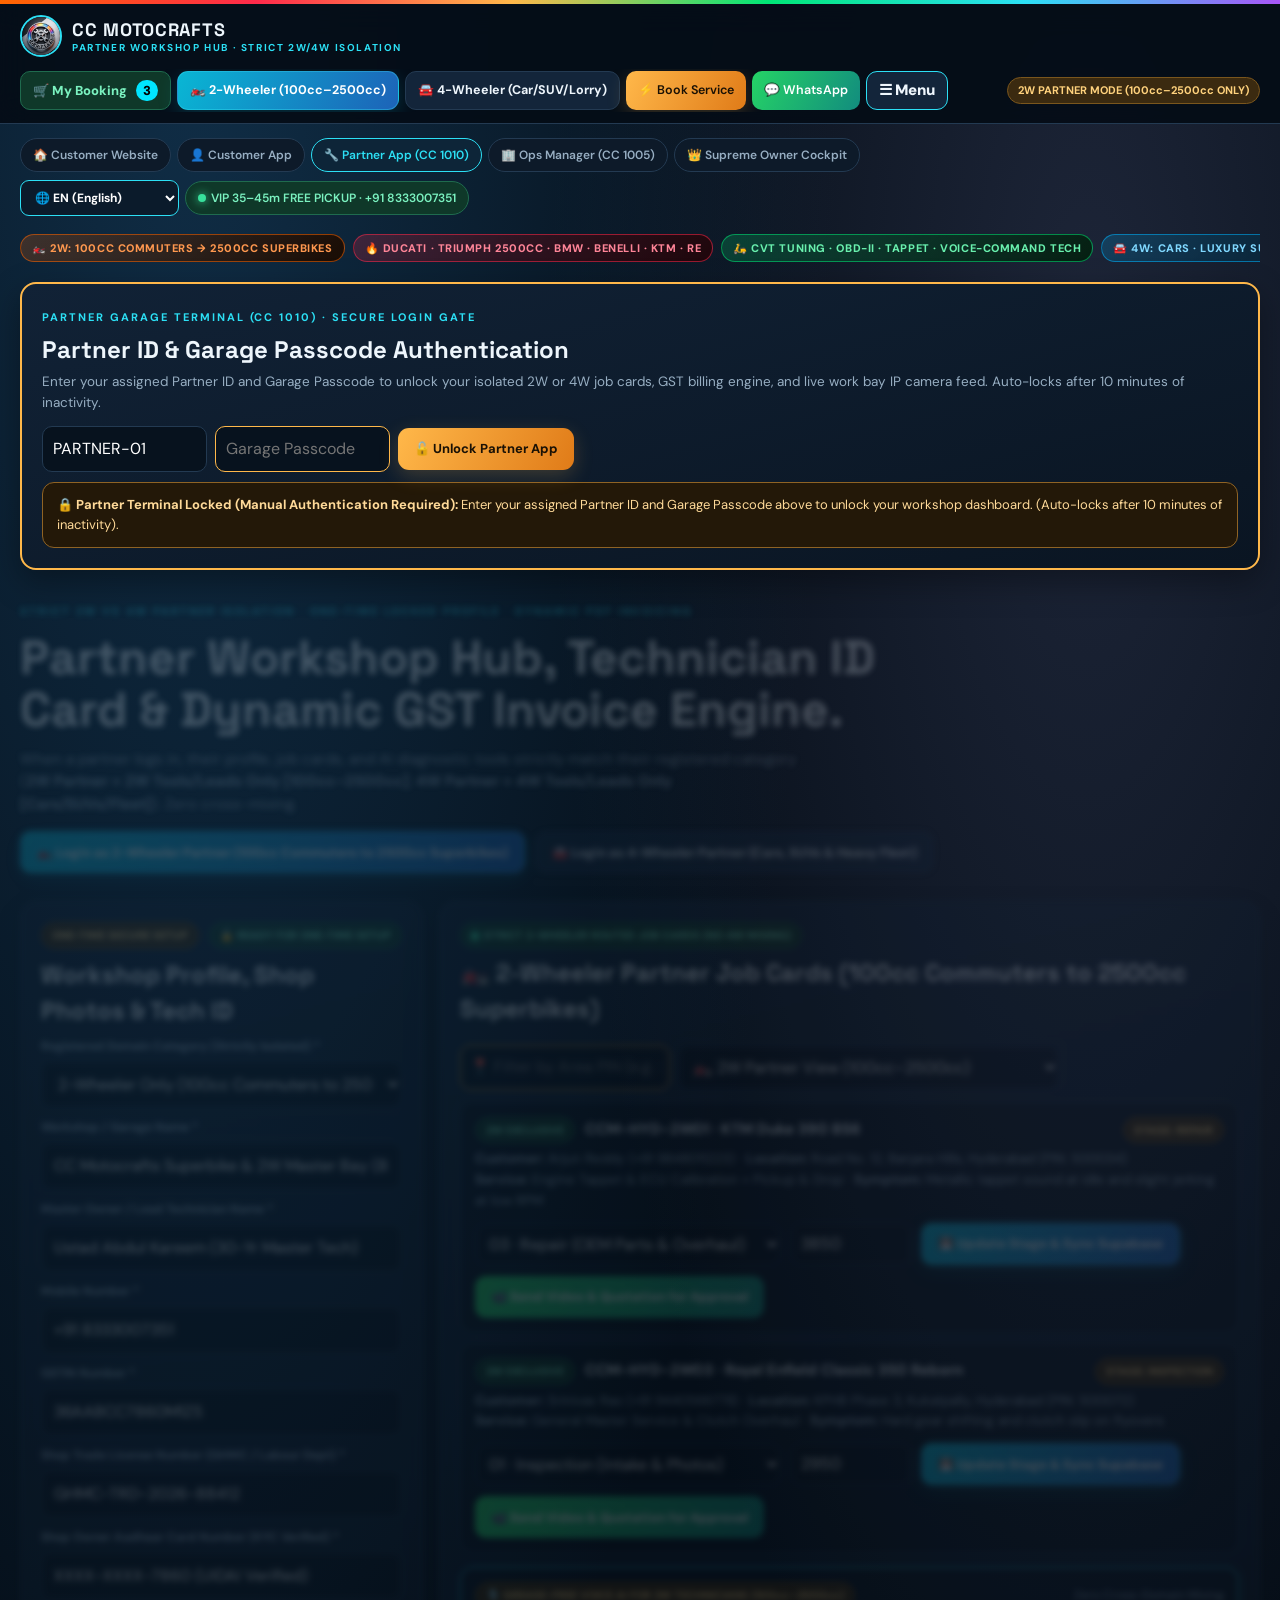
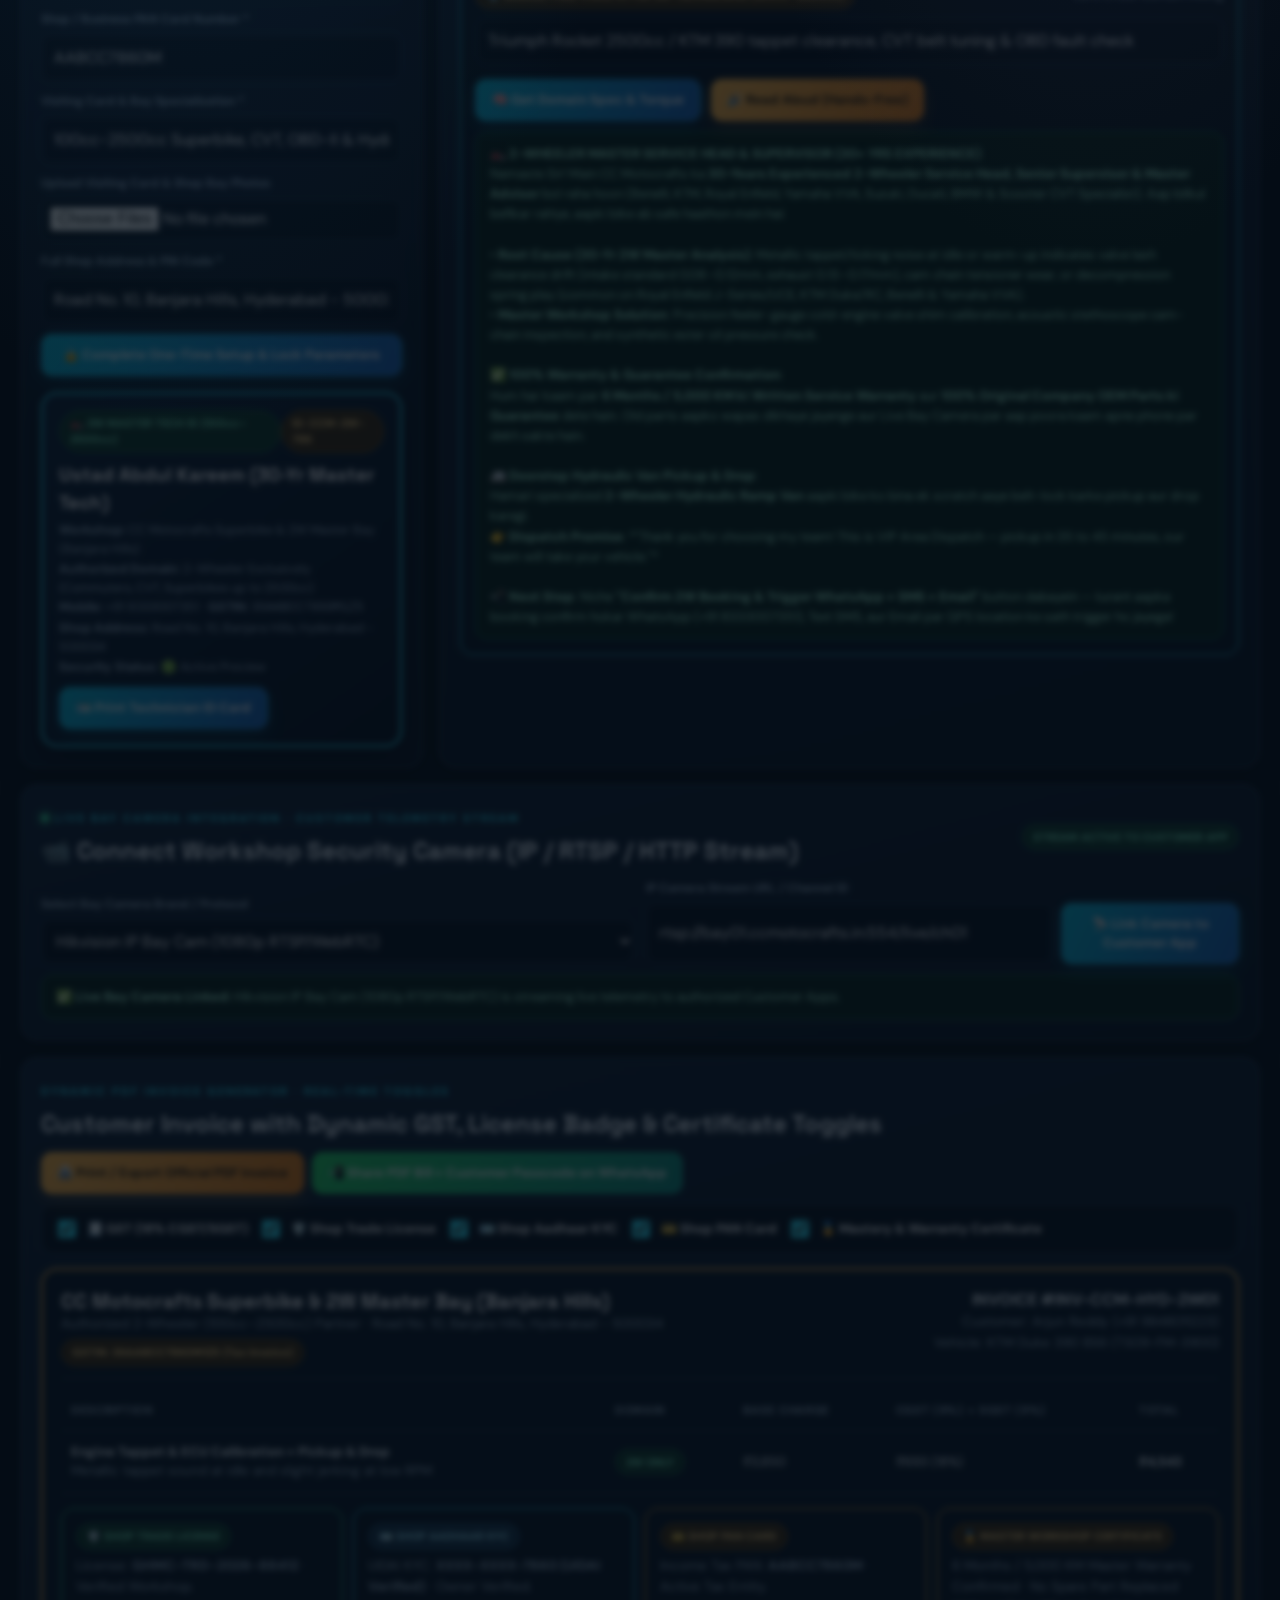
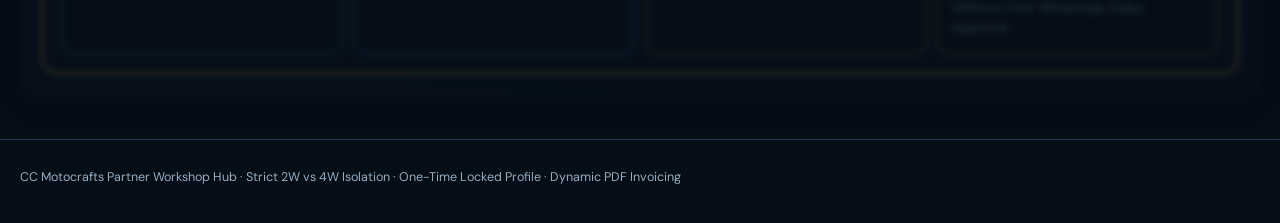
==== garage.html @ a6471f12 "partner" ====
<!doctype html>
<html lang="en">
<head>
  <meta charset="utf-8">
  <meta name="viewport" content="width=device-width,initial-scale=1,viewport-fit=cover">
  <meta name="theme-color" content="#050d16">
  <link rel="manifest" href="manifest-partner.json">
  <link rel="icon" href="icon-192.png">
  <link rel="stylesheet" href="app.css">
  <title>CC Motocrafts | Partner Workshop Hub, Tech ID & Dynamic PDF Invoicing</title>
</head>
<body>
<header class="top">
  <div class="wrap top-inner">
    <a class="brand" href="index.html">
      <img src="cc-logo-3d.png" onerror="this.onerror=null;this.src='icon-192.png'" alt="CC Motocrafts Logo" style="width:42px;height:42px;border-radius:50%;object-fit:cover;border:2px solid var(--cyan)">
      <div>CC MOTOCRAFTS<small data-i18n-tagline>PARTNER WORKSHOP HUB · STRICT 2W/4W ISOLATION</small></div>
    </a>
    <nav id="nav" class="nav"></nav>
    <span class="pill gold" id="partner-domain-pill">2W PARTNER MODE (100cc–2500cc)</span>
  </div>
</header>

<div class="wrap">
  <div id="switcher" class="switcher"></div>
  
  <div class="brand-ribbon">
    <span class="brand-chip ktm">🏍️ 2W: 100cc Commuters → 2500cc Superbikes</span>
    <span class="brand-chip ducati">🔥 Ducati · Triumph 2500cc · BMW · Benelli · KTM · RE</span>
    <span class="brand-chip kawasaki">🛵 CVT Tuning · OBD-II · Tappet · Voice-Command Tech</span>
    <span class="brand-chip bmw">🚘 4W: Cars · Luxury SUVs · Heavy Fleet</span>
    <span class="brand-chip triumph">❄️ AC Overhaul · 3D Alignment · Auto Gearbox</span>
    <span class="brand-chip fleet">🚛 Hydraulic Flatbed Ramp · Urban Home & Parking</span>
  </div>



  <!-- SECURE PARTNER LOGIN GATE (CC 1010) & REMOTE KILL-SWITCH CHECK -->
  <section class="card full" style="margin-top:12px;border:2px solid var(--gold)">
    <div style="display:flex;justify-content:space-between;align-items:center;flex-wrap:wrap;gap:12px">
      <div>
        <span class="eyebrow">PARTNER GARAGE TERMINAL (CC 1010) · SECURE LOGIN GATE</span>
        <h2 style="margin:4px 0">Partner ID & Garage Passcode Authentication</h2>
        <p class="muted" style="margin:0">Enter your assigned Partner ID and Garage Passcode to unlock your isolated 2W or 4W job cards, GST billing engine, and live work bay IP camera feed. Auto-locks after 10 minutes of inactivity.</p>
      </div>
      <div style="display:flex;gap:8px;align-items:center;flex-wrap:wrap">
        <input id="partner-id-input" placeholder="Partner ID (e.g. PARTNER-01)" value="PARTNER-01" style="background:#07121e;color:#fff;border:1px solid var(--line);border-radius:10px;padding:10px;width:165px">
        <input id="partner-passcode" type="password" value="" placeholder="Garage Passcode" style="background:#07121e;color:#fff;border:1px solid var(--gold);border-radius:10px;padding:10px;width:175px">
        <button type="button" class="gold" id="btn-partner-unlock">🔓 Unlock Partner App</button>
        <button type="button" class="danger" id="btn-partner-lock" style="display:none">🔒 Lock Terminal</button>
      </div>
    </div>
    <div id="partner-lock-banner" style="margin-top:10px"></div>
  </section>

  <div id="partner-protected-workspace" style="opacity:0.25;pointer-events:none;filter:blur(3px);transition:all 0.25s ease">

  <section class="hero" style="padding-bottom:10px">
    <div class="eyebrow">STRICT 2W vs 4W PARTNER ISOLATION · ONE-TIME LOCKED PROFILE · DYNAMIC PDF INVOICING</div>
    <h1>Partner Workshop Hub, Technician ID Card & Dynamic GST Invoice Engine.</h1>
    <p>When a partner logs in, their profile, job cards, and AI diagnostic tools strictly match their registered category (<strong>2W Partner = 2W Tools/Leads Only [100cc–2500cc]</strong>; <strong>4W Partner = 4W Tools/Leads Only [Cars/SUVs/Fleet]</strong>). Zero cross-mixing.</p>
    <div class="actions">
      <button type="button" id="partner-mode-2w" class="primary">🏍️ Login as 2-Wheeler Partner (100cc Commuters to 2500cc Superbikes)</button>
      <button type="button" id="partner-mode-4w">🚘 Login as 4-Wheeler Partner (Cars, SUVs & Heavy Fleet)</button>
    </div>
  </section>

  <div class="grid">
    <!-- Left: One-Time Secure Profile Setup (Locks after saving) + Technician ID Card Generator -->
    <section class="card">
      <div style="display:flex;justify-content:space-between;align-items:center;gap:8px;margin-bottom:8px">
        <span class="pill gold">ONE-TIME SECURE SETUP</span>
        <span class="pill green" id="profile-lock-badge">🔓 READY FOR ONE-TIME SETUP</span>
      </div>
      <h2>Workshop Profile, Shop Photos & Tech ID</h2>
      <form id="partner-setup-form" class="list">
        <div class="field">
          <label>Registered Domain Category (Strictly Isolated) *</label>
          <select id="p-scope" required>
            <option value="2w">2-Wheeler Only (100cc Commuters to 2500cc Superbikes)</option>
            <option value="4w">4-Wheeler Only (Cars, SUVs & Heavy Fleet)</option>
          </select>
        </div>
        <div class="field">
          <label>Workshop / Garage Name *</label>
          <input id="p-garage" required value="CC Motocrafts Master Superbike & 2W Bay">
        </div>
        <div class="field">
          <label>Master Owner / Lead Technician Name *</label>
          <input id="p-owner" required value="Ustad Abdul Kareem (30-Yr Master Tech)">
        </div>
        <div class="field">
          <label>Mobile Number *</label>
          <input id="p-phone" required value="+91 8333007351">
        </div>
        <div class="field">
          <label>GSTIN Number *</label>
          <input id="p-gst" required value="36AABCC7860M1Z5">
        </div>
        <div class="field">
          <label>Shop Trade License Number (GHMC / Labour Dept) *</label>
          <input id="p-lic" required value="GHMC-TRD-2026-88412">
        </div>
        <div class="field">
          <label>Shop Owner Aadhaar Card Number (KYC Verified) *</label>
          <input id="p-aadhaar" required value="XXXX-XXXX-7860 (UIDAI Verified)">
        </div>
        <div class="field">
          <label>Shop / Business PAN Card Number *</label>
          <input id="p-pan" required value="AABCC7860M">
        </div>
        <div class="field">
          <label>Visiting Card & Bay Specialization *</label>
          <input id="p-card" required value="100cc-2500cc Superbike, CVT, OBD-II & Hydraulic Ramp">
        </div>
        <div class="field">
          <label>Upload Visiting Card & Shop Bay Photos</label>
          <input type="file" id="p-card-file" accept="image/*" multiple style="padding:8px">
        </div>
        <div class="field">
          <label>Full Shop Address & PIN Code *</label>
          <input id="p-addr" required value="Road No. 10, Banjara Hills, Hyderabad - 500034">
        </div>
        <button class="primary" type="submit" id="btn-save-partner-profile">🔒 Complete One-Time Setup & Lock Parameters</button>
      </form>
      <div id="partner-setup-notice" class="notice" style="display:none"></div>

      <!-- Instant Technician ID Card Generator -->
      <div class="tech-id-card" style="margin-top:16px" id="tech-id-card-box"></div>
    </section>

    <!-- Right: Strictly Isolated Job Cards + Hands-Free Partner AI Tool -->
    <section class="card wide">
      <div style="display:flex;justify-content:space-between;align-items:center;flex-wrap:wrap;gap:10px;margin-bottom:12px">
        <div>
          <span class="pill green" id="routed-domain-badge"><span class="live-dot"></span> STRICT 2-WHEELER ROUTED JOB CARDS</span>
          <h2 id="routed-jobs-heading" style="margin-top:6px">2-Wheeler Partner Job Cards & Hands-Free Voice AI</h2>
        </div>
        <div style="display:flex;gap:8px;flex-wrap:wrap">
          <input id="partner-pincode-filter" placeholder="📍 Filter by Area PIN (e.g. 500034 / All)" value="" style="background:#07121e;color:#fff;border:1px solid var(--gold);border-radius:10px;padding:9px;width:210px" oninput="renderPartnerJobs()">
          <select id="active-partner-filter" style="background:#07121e;color:#fff;border:1px solid var(--line);border-radius:10px;padding:10px">
            <option value="2w">🏍️ 2W Partner View (100cc–2500cc)</option>
            <option value="4w">🚘 4W Partner View (Cars/SUVs/Fleet)</option>
            <option value="all">🌐 All Active Verticals (2W/4W/New Verticals)</option>
          </select>
        </div>
      </div>
      <div id="partner-jobs-list" class="list"></div>

      <!-- Partner Domain-Specific Hands-Free Voice AI Helper -->
      <div class="item" style="margin-top:14px;border-color:var(--cyan)">
        <div style="display:flex;justify-content:space-between;align-items:center;flex-wrap:wrap;gap:8px">
          <span class="pill gold" id="partner-ai-pill">🎙️ GREASE-FREE VOICE AI FOR 2W TECHNICIANS (100cc–2500cc)</span>
          <span class="muted" style="font-size:12px">Zero Cross-Domain Mixing</span>
        </div>
        <div class="field" style="margin-top:8px">
          <input id="partner-ai-q" value="Triumph Rocket 2500cc / KTM 390 tappet clearance & OBD P0301 coil check" placeholder="Speak or type fault code / symptom…">
        </div>
        <div class="actions">
          <button type="button" class="primary" id="btn-partner-ai-run">🧠 Get Domain Spec & Torque</button>
          <button type="button" class="gold" id="btn-partner-ai-speak">🔊 Read Aloud (Hands-Free)</button>
        </div>
        <div id="partner-ai-out" class="notice good" style="margin-top:10px"></div>
      </div>
    </section>

    
    <!-- Live Bay Camera Integration (Compatible IP / RTSP / WebRTC Streams) -->
    <section class="card full" id="partner-camera-section">
      <div style="display:flex;justify-content:space-between;align-items:center;flex-wrap:wrap;gap:10px;margin-bottom:10px">
        <div>
          <span class="eyebrow"><span class="live-dot"></span> LIVE BAY CAMERA INTEGRATION · CUSTOMER TELEMETRY STREAM</span>
          <h2 style="margin:4px 0 0">📹 Connect Workshop Security Camera (IP / RTSP / HTTP Stream)</h2>
        </div>
        <span class="pill green" id="cam-stream-badge">STREAM ACTIVE TO CUSTOMER APP</span>
      </div>
      <div class="form-grid" style="align-items:end">
        <div class="field">
          <label>Select Bay Camera Brand / Protocol</label>
          <select id="cam-brand-sel" style="background:#07121e;color:#fff;border:1px solid var(--line);border-radius:10px;padding:10px">
            <option value="Hikvision IP Bay Cam (1080p RTSP/WebRTC)">Hikvision IP Bay Cam (1080p RTSP/WebRTC)</option>
            <option value="CP Plus Guard+ Workshop Dome Cam">CP Plus Guard+ Workshop Dome Cam</option>
            <option value="Dahua Industrial Bay Stream">Dahua Industrial Bay Stream</option>
            <option value="Mobile / Tablet Live Bay Camera Feed">Mobile / Tablet Live Bay Camera Feed</option>
          </select>
        </div>
        <div class="field">
          <label>IP Camera Stream URL / Channel ID</label>
          <div style="display:flex;gap:8px">
            <input id="cam-stream-url" value="rtsp://bay01.ccmotocrafts.in:554/live/ch01" placeholder="rtsp:// or https:// stream URL">
            <button type="button" class="primary" id="btn-sync-cam">📡 Link Camera to Customer App</button>
          </div>
        </div>
      </div>
      <div id="cam-sync-notice" class="notice good" style="margin-top:10px">
        ✅ <strong>Live Bay Camera Linked:</strong> Hikvision IP Bay Cam (1080p RTSP/WebRTC) is streaming live telemetry to authorized Customer Apps.
      </div>
    </section>

    <!-- Full-Width: Dynamic PDF Invoice Generator with GST, License & Certificate Toggles -->
    <section class="card full" id="dynamic-invoice-section">
      <div style="display:flex;justify-content:space-between;align-items:center;flex-wrap:wrap;gap:10px;margin-bottom:10px">
        <div>
          <span class="eyebrow">DYNAMIC PDF INVOICE GENERATOR · REAL-TIME TOGGLES</span>
          <h2 style="margin:4px 0 0">Customer Invoice with Dynamic GST, License Badge & Certificate Toggles</h2>
        </div>
        <div style="display:flex;gap:8px;flex-wrap:wrap"><button type="button" class="gold" id="btn-print-invoice">🖨️ Print / Export Official PDF Invoice</button><button type="button" class="green" id="btn-wa-invoice">📲 Share PDF Bill + Customer Passcode on WhatsApp</button></div>
      </div>

      <div class="toggle-row" style="display:flex;flex-wrap:wrap;gap:10px;margin-bottom:14px">
        <label class="toggle-label">
          <input type="checkbox" id="tog-gst" checked>
          <span>🧾 GST (18% CGST/SGST)</span>
        </label>
        <label class="toggle-label">
          <input type="checkbox" id="tog-license" checked>
          <span>🛡️ Shop Trade License</span>
        </label>
        <label class="toggle-label">
          <input type="checkbox" id="tog-aadhaar" checked>
          <span>🪪 Shop Aadhaar KYC</span>
        </label>
        <label class="toggle-label">
          <input type="checkbox" id="tog-pan" checked>
          <span>💳 Shop PAN Card</span>
        </label>
        <label class="toggle-label">
          <input type="checkbox" id="tog-cert" checked>
          <span>🏅 Mastery & Warranty Certificate</span>
        </label>
      </div>

      <div class="invoice-preview" id="invoice-preview-box"></div>
    </section>
  </div>
  </div>
</div>

<footer class="footer">
  <div class="wrap">CC Motocrafts Partner Workshop Hub · Strict 2W vs 4W Isolation · One-Time Locked Profile · Dynamic PDF Invoicing</div>
</footer>

<script src="app.js"></script>
<script>
let partnerMode = '2w';

function evaluatePartnerGate() {
  const st = loadState();
  const ws = document.getElementById('partner-protected-workspace');
  const banner = document.getElementById('partner-lock-banner');
  const lockBtn = document.getElementById('btn-partner-lock');
  if (!ws || !banner) return;

  const pid = (document.getElementById('partner-id-input') ? document.getElementById('partner-id-input').value : 'PARTNER-01').trim();
  const activePartnerObj = (st.partners || []).find(p => String(p.id) === pid.replace(/[^0-9]/g, '') || p.garage_name.toLowerCase().includes(pid.toLowerCase())) || (st.partners || [])[0];
  if (st.garageTerminalStatus === 'disabled' || st.garageTerminalStatus === 'blocked' || (activePartnerObj && (activePartnerObj.status === 'temp_blocked' || activePartnerObj.status === 'perm_blocked' || activePartnerObj.lockedByOwner))) {
    ws.style.opacity = '0.15';
    ws.style.pointerEvents = 'none';
    ws.style.filter = 'blur(5px)';
    banner.innerHTML = '<div class="locked-banner"><div>🏢 <strong>COMPANY COMPLIANCE & AUDIT HOLD (CENTRAL MANAGEMENT NOTICE)</strong><br>Aapka Partner Profile / Terminal abhi Central Company Management Meeting & Compliance Verification mein hai. Is waqt Leads, AI Tools, Live Video, Job Cards aur PDF Billing temporarily paused hain. Kripya Head Office (+91 8333007351) se sampark karein.</div><span class="pill red">COMPLIANCE HOLD</span></div>';
    return;
  }

  const inp = document.getElementById('partner-passcode');
  const typed = inp ? inp.value.trim() : '';
  if (verifyPartnerKey(typed)) {
    touchSecureSession('partner');
  }

  if (!isSecureSessionValid('partner')) {
    ws.style.opacity = '0.25';
    ws.style.pointerEvents = 'none';
    ws.style.filter = 'blur(3px)';
    if (lockBtn) lockBtn.style.display = 'none';
    banner.innerHTML = '<div class="notice warn">🔒 <strong>Partner Terminal Locked (Manual Authentication Required):</strong> Enter your assigned Partner ID and Garage Passcode above to unlock your workshop dashboard. (Auto-locks after 10 minutes of inactivity).</div>';
    return;
  }

  ws.style.opacity = '1';
  ws.style.pointerEvents = 'auto';
  ws.style.filter = 'none';
  if (lockBtn) lockBtn.style.display = 'inline-flex';
  const unlockedPid = document.getElementById('partner-id-input').value || 'PARTNER-01';
  banner.innerHTML = '<div class="notice good">✅ <strong>Partner Terminal Unlocked (' + unlockedPid + ') · 10-Min Auto-Destruct Timer Active.</strong></div>';
}

let profileLocked = false;

function renderTechIdCard() {
  const garage = document.getElementById('p-garage').value || 'CC Motocrafts Master Bay';
  const owner = document.getElementById('p-owner').value || 'Master Technician';
  const phone = document.getElementById('p-phone').value || '+91 8333007351';
  const gst = document.getElementById('p-gst').value || '36AABCC7860M1Z5';
  const addr = document.getElementById('p-addr').value || 'Hyderabad';
  const is2W = partnerMode === '2w';

  document.getElementById('tech-id-card-box').innerHTML = `
    <div style="display:flex;justify-content:space-between;align-items:center;margin-bottom:8px">
      <span class="pill ${is2W ? 'green' : ''}">${is2W ? '🏍️ 2W MASTER TECH ID (100cc–2500cc)' : '🚘 4W MASTER TECH ID (CARS/FLEET)'}</span>
      <span class="pill gold">ID: CCM-${partnerMode.toUpperCase()}-786</span>
    </div>
    <h3 style="margin:4px 0;color:#fff">${owner}</h3>
    <div class="muted" style="font-size:12.5px">
      <strong>Workshop:</strong> ${garage}<br>
      <strong>Authorized Domain:</strong> ${is2W ? '2-Wheeler Exclusively (Commuters, CVT, Superbikes up to 2500cc)' : '4-Wheeler Exclusively (Cars, SUVs, Heavy Fleet, 3D Alignment)'}<br>
      <strong>Mobile:</strong> ${phone} · <strong>GSTIN:</strong> <code>${gst}</code><br>
      <strong>Shop Address:</strong> ${addr}<br>
      <strong>Security Status:</strong> ${profileLocked ? '🔒 One-Time Profile Locked (Anti-Fraud Verified)' : '🟢 Active Preview'}
    </div>
    <div class="actions" style="margin-top:10px">
      <button type="button" class="btn primary" onclick="window.print()">🪪 Print Technician ID Card</button>
    </div>
  `;
}

function renderDynamicInvoice() {
  const st = loadState();
  const jobs = st.bookings.filter(b => b.vehicle_type === partnerMode);
  const job = jobs[0] || st.bookings[0];
  const showGst = document.getElementById('tog-gst').checked;
  const showLic = document.getElementById('tog-license').checked;
  const showCert = document.getElementById('tog-cert').checked;

  const baseAmt = Number(job.estimate) || 3500;
  const gstAmt = showGst ? Math.round(baseAmt * 0.18) : 0;
  const finalAmt = baseAmt + gstAmt;
  const garageName = document.getElementById('p-garage').value || job.garage_name;
  const gstNo = document.getElementById('p-gst').value || '36AABCC7860M1Z5';

  document.getElementById('invoice-preview-box').innerHTML = `
    <div style="display:flex;justify-content:space-between;align-items:flex-start;flex-wrap:wrap;gap:12px;border-bottom:1px solid var(--line);padding-bottom:12px">
      <div>
        <div style="font:700 20px 'Space Grotesk',sans-serif;color:#fff">${garageName}</div>
        <div class="muted">Authorized ${partnerMode === '2w' ? '2-Wheeler (100cc–2500cc)' : '4-Wheeler & Fleet'} Partner · ${document.getElementById('p-addr').value}</div>
        ${showGst ? `<div style="margin-top:4px"><span class="pill gold">GSTIN: ${gstNo} (Tax Invoice)</span></div>` : `<div style="margin-top:4px"><span class="pill">Standard Local Estimate / Cash Memo (GST Disabled)</span></div>`}
      </div>
      <div style="text-align:right">
        <strong>INVOICE #INV-${job.booking_code}</strong>
        <div class="muted">Customer: ${job.customer_name} (${job.phone})</div>
        <div class="muted">Vehicle: ${job.brand} ${job.model} (${job.registration_no || 'Verified'})</div>
      </div>
    </div>

    <div class="table-wrap" style="margin-top:12px">
      <table>
        <thead>
          <tr><th>Description</th><th>Domain</th><th>Base Charge</th>${showGst ? '<th>CGST (9%) + SGST (9%)</th>' : ''}<th>Total</th></tr>
        </thead>
        <tbody>
          <tr>
            <td><strong>${job.service_type}</strong><br><span class="muted">${job.complaint}</span></td>
            <td><span class="pill ${partnerMode === '2w' ? 'green' : ''}">${partnerMode.toUpperCase()} ONLY</span></td>
            <td>₹${baseAmt.toLocaleString('en-IN')}</td>
            ${showGst ? `<td>₹${gstAmt.toLocaleString('en-IN')} (18%)</td>` : ''}
            <td><strong>₹${finalAmt.toLocaleString('en-IN')}</strong></td>
          </tr>
        </tbody>
      </table>
    </div>

    <div style="display:flex;flex-wrap:wrap;gap:10px;margin-top:14px">
      ${showLic ? `<div class="item" style="flex:1;min-width:210px;border-color:var(--green)"><span class="pill green">🛡️ SHOP TRADE LICENSE</span><div class="muted" style="margin-top:6px">License: <strong>${document.getElementById('p-lic') ? document.getElementById('p-lic').value : 'GHMC-TRD-2026-88412'}</strong> · Verified Workshop.</div></div>` : ''}
      ${(document.getElementById('tog-aadhaar') && document.getElementById('tog-aadhaar').checked) ? `<div class="item" style="flex:1;min-width:210px;border-color:var(--cyan)"><span class="pill">🪪 SHOP AADHAAR KYC</span><div class="muted" style="margin-top:6px">UIDAI KYC: <strong>${document.getElementById('p-aadhaar') ? document.getElementById('p-aadhaar').value : 'XXXX-XXXX-7860'}</strong> · Owner Verified.</div></div>` : ''}
      ${(document.getElementById('tog-pan') && document.getElementById('tog-pan').checked) ? `<div class="item" style="flex:1;min-width:210px;border-color:var(--gold)"><span class="pill gold">💳 SHOP PAN CARD</span><div class="muted" style="margin-top:6px">Income Tax PAN: <strong>${document.getElementById('p-pan') ? document.getElementById('p-pan').value : 'AABCC7860M'}</strong> · Active Tax Entity.</div></div>` : ''}
      ${showCert ? `<div class="item" style="flex:1;min-width:240px;border-color:var(--gold)"><span class="pill gold">🏅 MASTER WORKSHOP CERTIFICATE</span><div class="muted" style="margin-top:6px">${job.warranty} · No Spare Part Replaced Without Prior WhatsApp Video Approval.</div></div>` : ''}
    </div>
  `;
}

function setPartnerDomainMode(dom) {
  partnerMode = (dom === '4w' || dom === 'all') ? dom : '2w';
  document.getElementById('partner-mode-2w').className = partnerMode === '2w' ? 'primary' : '';
  document.getElementById('partner-mode-4w').className = partnerMode === '4w' ? 'primary' : '';
  document.getElementById('active-partner-filter').value = partnerMode;
  document.getElementById('p-scope').value = partnerMode;

  if (partnerMode === '2w') {
    document.getElementById('partner-domain-pill').textContent = '2W PARTNER MODE (100cc–2500cc ONLY)';
    document.getElementById('routed-domain-badge').innerHTML = '<span class="live-dot"></span> STRICT 2-WHEELER ROUTED JOB CARDS (NO 4W MIXING)';
    document.getElementById('routed-jobs-heading').textContent = '🏍️ 2-Wheeler Partner Job Cards (100cc Commuters to 2500cc Superbikes)';
    document.getElementById('partner-ai-pill').textContent = '🎙️ GREASE-FREE VOICE AI FOR 2W TECHNICIANS (100cc–2500cc)';
    document.getElementById('partner-ai-q').value = 'Triumph Rocket 2500cc / KTM 390 tappet clearance, CVT belt tuning & OBD fault check';
    if (!profileLocked) {
      document.getElementById('p-garage').value = 'CC Motocrafts Superbike & 2W Master Bay (Banjara Hills)';
      document.getElementById('p-card').value = '100cc-2500cc Superbike, CVT, OBD-II & Hydraulic Ramp';
    }
  } else {
    document.getElementById('partner-domain-pill').textContent = '4W PARTNER MODE (CARS / SUVS / FLEET ONLY)';
    document.getElementById('routed-domain-badge').innerHTML = '<span class="live-dot"></span> STRICT 4-WHEELER ROUTED JOB CARDS (NO 2W MIXING)';
    document.getElementById('routed-jobs-heading').textContent = '🚘 4-Wheeler Partner Job Cards (Cars, SUVs & Heavy Commercial Fleet)';
    document.getElementById('partner-ai-pill').textContent = '🎙️ GREASE-FREE VOICE AI FOR 4W TECHNICIANS (CARS / FLEET)';
    document.getElementById('partner-ai-q').value = 'Hyundai Creta DCT transmission pressure check, HVAC AC overhaul & Hunter 3D alignment';
    if (!profileLocked) {
      document.getElementById('p-garage').value = 'CC Motocrafts 4W Hydraulic & AC Master Hub (Madhapur)';
      document.getElementById('p-card').value = '4W Automatic Gearbox, AC Overhaul, 3D Alignment & Flatbed';
    }
  }

  renderPartnerJobs();
  renderTechIdCard();
  renderDynamicInvoice();
  runPartnerAiTool();
}

function renderPartnerJobs() {
  const st = loadState();
  const box = document.getElementById('partner-jobs-list');
  if (!box) return;

  const pinFilter = (document.getElementById('partner-pincode-filter') ? document.getElementById('partner-pincode-filter').value : '').trim();
  const jobs = st.bookings.filter(b => {
    const matchDom = (partnerMode === 'all') ? true : (b.vehicle_type === partnerMode);
    const matchPin = !pinFilter || String(b.pincode || '').includes(pinFilter) || String(b.address || '').toLowerCase().includes(pinFilter.toLowerCase());
    return matchDom && matchPin;
  });
  if (!jobs.length) {
    box.innerHTML = `<div class="notice">No matching job cards for Domain [${partnerMode.toUpperCase()}] ${pinFilter ? 'and PIN/Area [' + pinFilter + ']' : ''}.</div>`;
    return;
  }

  box.innerHTML = jobs.map(b => `
    <div class="item">
      <div style="display:flex;justify-content:space-between;align-items:center;flex-wrap:wrap;gap:8px;margin-bottom:6px">
        <div>
          <span class="pill ${b.vehicle_type === '2w' ? 'green' : ''}">${b.vehicle_type.toUpperCase()} EXCLUSIVE</span>
          <strong style="display:inline;margin-left:6px;font-size:15px">${b.booking_code} · ${b.brand} ${b.model}</strong>
        </div>
        <span class="pill gold">STAGE: ${b.stage.toUpperCase()}</span>
      </div>
      <div class="muted">
        <strong>Customer:</strong> ${b.customer_name} (${b.phone}) · <strong>Location:</strong> ${b.address} (PIN: ${b.pincode})<br>
        <strong>Service:</strong> ${b.service_type} · <strong>Symptom:</strong> ${b.complaint}
      </div>
      <div class="actions" style="margin-top:10px">
        <select id="stage-sel-${b.id}" style="background:#07121e;color:#fff;border:1px solid var(--line);border-radius:10px;padding:9px">
          <option value="inspection" ${b.stage === 'inspection' ? 'selected' : ''}>01 · Inspection (Intake & Photos)</option>
          <option value="diagnosis" ${b.stage === 'diagnosis' ? 'selected' : ''}>02 · Diagnosis (OBD & Estimate)</option>
          <option value="repair" ${b.stage === 'repair' ? 'selected' : ''}>03 · Repair (OEM Parts & Overhaul)</option>
          <option value="quality_check" ${b.stage === 'quality_check' ? 'selected' : ''}>04 · Quality Check & Ready for Drop</option>
          <option value="completed" ${b.stage === 'completed' ? 'selected' : ''}>✅ Delivered with Written Warranty</option>
        </select>
        <input type="number" id="est-inp-${b.id}" value="${b.estimate || 2500}" style="width:120px;background:#07121e;color:#fff;border:1px solid var(--line);border-radius:10px;padding:9px">
        <button type="button" class="primary" data-update-job="${b.id}">💾 Update Stage & Sync Supabase</button>
        <a class="btn green" href="https://wa.me/${String(b.phone || CCM_CONFIG.WHATSAPP_NO).replace(/[^0-9]/g, '')}?text=${encodeURIComponent('*CC MOTOCRAFTS PRIOR VIDEO & QUOTATION APPROVAL (' + b.booking_code + ')*\nNamaste ' + b.customer_name + ',\nVehicle: ' + b.brand + ' ' + b.model + '\nEstimated Quotation: Rs.' + (b.estimate || 1850) + '\nPolicy: No spare part is replaced without your prior WhatsApp Video & Quotation approval. Please reply YES to approve.')}" target="_blank" rel="noopener">📹 Send Video & Quotation for Approval</a>
      </div>
    </div>
  `).join('');
}

function runPartnerAiTool() {
  const q = document.getElementById('partner-ai-q').value;
  const res = runIsolatedMasterAI(partnerMode, q, { pincode: '500034', address: 'Hyderabad' });
  const out = document.getElementById('partner-ai-out');
  out.className = res.blocked ? 'notice danger' : 'notice good';
  out.innerHTML = `<strong>${res.title}</strong><br>${res.reply.replace(/\*\*(.*?)\*\*/g, '<strong>$1</strong>').replace(/\n/g, '<br>')}`;
}

window.onCcmStateChange = () => {
  evaluatePartnerGate();
  renderPartnerJobs();
  renderDynamicInvoice();
};

document.addEventListener('DOMContentLoaded', () => {
  
  evaluatePartnerGate();
  document.getElementById('btn-partner-unlock').onclick = evaluatePartnerGate;
  document.getElementById('partner-passcode').addEventListener('keydown', (e) => { if (e.key === 'Enter') evaluatePartnerGate(); });
  document.getElementById('btn-partner-lock').onclick = () => { destroySecureSession('partner'); evaluatePartnerGate(); };
  const syncCamBtn = document.getElementById('btn-sync-cam');
  if (syncCamBtn) {
    syncCamBtn.onclick = () => {
      const brand = document.getElementById('cam-brand-sel').value;
      const url = document.getElementById('cam-stream-url').value;
      document.getElementById('cam-sync-notice').innerHTML = '✅ <strong>Live Bay Stream Linked & Verified:</strong> ' + brand + ' (<code>' + url + '</code>) is actively broadcasting to the Customer App.';
    };
  }

  document.getElementById('partner-mode-2w').onclick = () => setPartnerDomainMode('2w');
  document.getElementById('partner-mode-4w').onclick = () => setPartnerDomainMode('4w');
  document.getElementById('active-partner-filter').onchange = (e) => setPartnerDomainMode(e.target.value);

  ['tog-gst', 'tog-license', 'tog-aadhaar', 'tog-pan', 'tog-cert'].forEach(id => {
    document.getElementById(id).onchange = renderDynamicInvoice;
  });

  document.getElementById('btn-print-invoice').onclick = () => window.print();

  const waInvBtn = document.getElementById('btn-wa-invoice');
  if (waInvBtn) {
    waInvBtn.onclick = () => {
      const st = loadState();
      const jobs = st.bookings.filter(b => partnerMode === 'all' ? true : b.vehicle_type === partnerMode);
      const job = jobs[0] || st.bookings[0];
      if (!job) return;
      const base = Number(job.estimate) || 2500;
      const gstOn = document.getElementById('tog-gst').checked;
      const total = gstOn ? Math.round(base * 1.18) : base;
      const msg = [
        `*CC MOTOCRAFTS OFFICIAL TAX INVOICE & LIVE PASSCODE (${job.booking_code})*`,
        `• Customer: ${job.customer_name} (${job.phone})`,
        `• Vehicle: ${job.brand} ${job.model} (${job.registration_no})`,
        `• Workshop: ${document.getElementById('p-garage').value}`,
        `• Base Amount: ₹${base} | ${gstOn ? '18% GST Included | ' : ''}Grand Total: *₹${total}*`,
        `• Live Bay & Job Card Passcode: *${job.tracking_passcode}*`,
        `• Warranty: ${job.warranty}`,
        `• Policy: No spare part replaced without prior WhatsApp Video & Quotation approval.`
      ].join('\n');
      window.open('https://wa.me/' + String(job.phone || CCM_CONFIG.WHATSAPP_NO).replace(/[^0-9]/g, '') + '?text=' + encodeURIComponent(msg), '_blank');
    };
  }

  document.getElementById('btn-partner-ai-run').onclick = runPartnerAiTool;
  document.getElementById('btn-partner-ai-speak').onclick = () => speakRepairGuidance(document.getElementById('partner-ai-out').innerText);

  document.getElementById('partner-jobs-list').addEventListener('click', (e) => {
    const btn = e.target.closest('[data-update-job]');
    if (!btn) return;
    const id = Number(btn.dataset.updateJob);
    const st = loadState();
    const job = st.bookings.find(x => Number(x.id) === id);
    if (job) {
      job.stage = document.getElementById('stage-sel-' + id).value;
      job.status = job.stage;
      job.estimate = Number(document.getElementById('est-inp-' + id).value) || job.estimate;
      saveState(st);
      renderPartnerJobs();
      renderDynamicInvoice();
    }
  });

  document.getElementById('partner-setup-form').addEventListener('submit', (e) => {
    e.preventDefault();
    if (profileLocked) return;
    profileLocked = true;
    const form = e.target;
    form.querySelectorAll('input, select').forEach(inp => { inp.disabled = true; });
    const btn = document.getElementById('btn-save-partner-profile');
    btn.disabled = true;
    btn.textContent = '🔒 ONE-TIME PROFILE LOCKED (SUPREME OWNER PROTECTED)';
    document.getElementById('profile-lock-badge').className = 'pill red';
    document.getElementById('profile-lock-badge').textContent = '🔒 LOCKED (ANTI-FRAUD)';

    const n = document.getElementById('partner-setup-notice');
    n.style.display = 'block';
    n.className = 'notice good';
    n.innerHTML = `✅ <strong>One-Time Partner Profile & Technician ID Card Locked!</strong><br>Core business parameters (Shop Name, GSTIN, Address & Category) are now permanently locked against tampering. Only Supreme Owner can unlock or modify them.`;
    renderTechIdCard();
    renderDynamicInvoice();
  });

  setPartnerDomainMode('2w');
});
</script>
</body>
</html>
---- app.css ----
@import url('https://fonts.googleapis.com/css2?family=DM+Sans:wght@400;500;600;700&family=Space+Grotesk:wght@500;600;700&family=JetBrains+Mono:wght@500;700&display=swap');
:root {
  --bg: #050d16;
  --panel: #0d1a29;
  --panel2: #13253a;
  --panel3: #183049;
  --line: #233a52;
  --text: #eef6fc;
  --muted: #97aec2;
  --cyan: #2ce0f5;
  --gold: #ffb84a;
  --orange: #ff7a2f;
  --red: #ff5b69;
  --green: #38e09c;
  --radius: 16px;
}
* { box-sizing: border-box; }
html { scroll-behavior: smooth; }
body {
  margin: 0;
  background: radial-gradient(ellipse at 15% 0%, #102e47 0%, transparent 42%),
              radial-gradient(ellipse at 85% 10%, #1d2538 0%, transparent 35%),
              var(--bg);
  color: var(--text);
  font-family: 'DM Sans', -apple-system, BlinkMacSystemFont, sans-serif;
  min-height: 100vh;
  line-height: 1.5;
}
a { color: inherit; text-decoration: none; }
button, input, select, textarea { font: inherit; }
button, .btn {
  cursor: pointer;
  border: 1px solid var(--line);
  border-radius: 11px;
  padding: 10px 16px;
  background: var(--panel2);
  color: var(--text);
  font-weight: 700;
  font-size: 13px;
  min-height: 42px;
  display: inline-flex;
  align-items: center;
  justify-content: center;
  gap: 8px;
  transition: all 0.15s ease;
}
button:hover, .btn:hover { border-color: var(--cyan); transform: translateY(-1px); }
button.primary, .btn.primary {
  background: linear-gradient(115deg, #09b6d4, #1d63b8);
  border: 1px solid #3ae4fa55;
  color: #fff;
  box-shadow: 0 6px 20px #09b6d433;
}
button.gold, .btn.gold {
  background: linear-gradient(115deg, #ffb84a, #e07b18);
  color: #1a1105;
  border: 0;
  box-shadow: 0 6px 20px #ffb84a33;
}
button.green, .btn.green {
  background: linear-gradient(115deg, #25d366, #128c7e);
  color: #fff;
  border: 0;
}
button.danger, .btn.danger {
  background: linear-gradient(115deg, #ff5b69, #b82332);
  color: #fff;
  border: 0;
}
button.locked-btn {
  background: #1a121b;
  border: 1px dashed #ff5b6988;
  color: #ff9aa3;
}
.wrap { width: min(1240px, calc(100% - 28px)); margin: 0 auto; }
.top {
  position: sticky;
  top: 0;
  z-index: 50;
  background: rgba(5, 13, 22, 0.92);
  backdrop-filter: blur(16px);
  border-bottom: 1px solid var(--line);
}
.top-inner {
  display: flex;
  align-items: center;
  justify-content: space-between;
  gap: 12px;
  padding: 11px 0;
  flex-wrap: wrap;
}
.brand {
  font: 700 18px 'Space Grotesk', sans-serif;
  letter-spacing: 0.04em;
  display: flex;
  align-items: center;
  gap: 10px;
}
.brand-badge {
  width: 36px;
  height: 36px;
  border-radius: 10px;
  background: linear-gradient(135deg, var(--cyan), #1a63b8);
  color: #04101c;
  font-weight: 800;
  display: grid;
  place-items: center;
  font-size: 14px;
}
.brand small {
  display: block;
  color: var(--cyan);
  font: 700 10px 'DM Sans', sans-serif;
  letter-spacing: 0.16em;
}
.nav {
  display: flex;
  gap: 6px;
  overflow-x: auto;
  max-width: 100%;
  padding: 2px 0;
}
.nav a {
  white-space: nowrap;
  padding: 8px 12px;
  border: 1px solid transparent;
  border-radius: 10px;
  color: var(--muted);
  font-size: 13px;
  font-weight: 600;
}
.nav a.active, .nav a:hover {
  border-color: var(--cyan);
  background: var(--panel2);
  color: #fff;
}
.switcher {
  display: flex;
  gap: 8px;
  overflow-x: auto;
  padding: 10px 0 6px;
}
.switcher a {
  white-space: nowrap;
  font-size: 12px;
  font-weight: 600;
  padding: 7px 12px;
  border-radius: 999px;
  background: var(--panel);
  border: 1px solid var(--line);
  color: var(--muted);
}
.switcher a.active, .switcher a:hover {
  border-color: var(--cyan);
  color: var(--cyan);
  background: #0d2538;
}
.hero {
  padding: 28px 0 18px;
}
.eyebrow {
  color: var(--cyan);
  font-size: 11px;
  letter-spacing: 0.18em;
  font-weight: 700;
  text-transform: uppercase;
  display: inline-flex;
  align-items: center;
  gap: 6px;
}
.hero h1 {
  font: 700 clamp(26px, 4.2vw, 48px)/1.08 'Space Grotesk', sans-serif;
  margin: 10px 0 12px;
  max-width: 920px;
}
.hero p {
  color: var(--muted);
  max-width: 780px;
  margin: 0 0 16px;
  font-size: 15px;
}
.grid {
  display: grid;
  grid-template-columns: repeat(12, 1fr);
  gap: 16px;
  margin: 18px 0;
}
.card {
  grid-column: span 4;
  background: linear-gradient(165deg, #112236, #0a1522);
  border: 1px solid var(--line);
  border-radius: var(--radius);
  padding: 20px;
  box-shadow: 0 12px 32px rgba(0, 0, 0, 0.35);
  position: relative;
  overflow: hidden;
}
.card.half { grid-column: span 6; }
.card.wide { grid-column: span 8; }
.card.full { grid-column: 1 / -1; }
.card h2, .card h3 {
  font-family: 'Space Grotesk', sans-serif;
  margin: 0 0 8px;
}
.muted { color: var(--muted); font-size: 13.5px; line-height: 1.55; }
.stat { font: 700 28px 'Space Grotesk', sans-serif; color: var(--cyan); }
.pill {
  display: inline-flex;
  align-items: center;
  gap: 5px;
  padding: 4px 10px;
  border-radius: 999px;
  background: #153247;
  color: #9cecff;
  font-size: 11px;
  font-weight: 700;
  border: 1px solid #295473;
}
.pill.gold { background: #3b2a10; color: #ffd27d; border-color: #7a561d; }
.pill.green { background: #0f3829; color: #7bf2c0; border-color: #1f6b4e; }
.pill.red { background: #3b151c; color: #ff9aa3; border-color: #7d2835; }
.form-grid {
  display: grid;
  grid-template-columns: repeat(2, minmax(0, 1fr));
  gap: 12px;
}
.field { display: flex; flex-direction: column; gap: 6px; }
.field.full { grid-column: 1 / -1; }
.field label { font-size: 12px; color: var(--muted); font-weight: 700; }
.field input, .field select, .field textarea {
  width: 100%;
  background: #07121e;
  color: #fff;
  border: 1px solid var(--line);
  border-radius: 10px;
  padding: 11px 12px;
  min-height: 44px;
  outline: none;
}
.field textarea { min-height: 92px; resize: vertical; }
.field input:focus, .field select:focus, .field textarea:focus {
  border-color: var(--cyan);
  box-shadow: 0 0 0 3px rgba(44, 224, 245, 0.16);
}
.actions { display: flex; flex-wrap: wrap; gap: 10px; margin-top: 14px; align-items: center; }
.notice {
  padding: 12px 14px;
  border: 1px solid var(--line);
  border-radius: 12px;
  background: #081523;
  color: var(--muted);
  font-size: 13px;
  line-height: 1.55;
  margin-top: 10px;
}
.notice.good { border-color: #216e51; background: #09221a; color: #a3f5d0; }
.notice.warn { border-color: #8f6324; background: #231808; color: #ffda99; }
.notice.danger { border-color: #8f2432; background: #260b10; color: #ffb3ba; }
.list { display: grid; gap: 10px; }
.item {
  padding: 14px;
  border: 1px solid var(--line);
  border-radius: 13px;
  background: #081421;
}
.banner-card {
  position: relative;
  border-radius: 16px;
  overflow: hidden;
  border: 1px solid var(--line);
  background: #07111c;
  display: flex;
  flex-direction: column;
}
.banner-card img {
  width: 100%;
  height: 230px;
  object-fit: cover;
  display: block;
}
.banner-body { padding: 16px; }
.live-dot {
  width: 8px;
  height: 8px;
  border-radius: 50%;
  background: var(--green);
  display: inline-block;
  box-shadow: 0 0 10px var(--green);
  animation: pulse 1.5s infinite;
}
@keyframes pulse {
  0%, 100% { opacity: 1; transform: scale(1); }
  50% { opacity: 0.45; transform: scale(1.25); }
}
.sec-buffer {
  background: repeating-linear-gradient(-45deg, #162234, #162234 12px, #101927 12px, #101927 24px);
  border: 1px solid var(--gold);
  border-radius: 14px;
  padding: 20px;
  text-align: center;
  color: #ffe2a8;
  font-family: 'JetBrains Mono', monospace;
}
.locked-banner {
  background: linear-gradient(135deg, #2d0c13, #17070b);
  border: 2px solid var(--red);
  border-radius: 14px;
  padding: 16px;
  color: #ffd4d8;
  font-weight: 700;
  display: flex;
  align-items: center;
  justify-content: space-between;
  gap: 12px;
}
.chat-box {
  background: #06101b;
  border: 1px solid var(--line);
  border-radius: 14px;
  padding: 14px;
  max-height: 360px;
  overflow-y: auto;
  display: flex;
  flex-direction: column;
  gap: 10px;
}
.msg {
  padding: 11px 14px;
  border-radius: 12px;
  font-size: 13.5px;
  line-height: 1.55;
  max-width: 92%;
}
.msg.ai {
  background: #0f2438;
  border: 1px solid #234b6e;
  align-self: flex-start;
}
.msg.user {
  background: #173f35;
  border: 1px solid #286e5c;
  align-self: flex-end;
}
.table-wrap { overflow-x: auto; }
table { width: 100%; border-collapse: collapse; font-size: 13px; }
th, td { text-align: left; padding: 11px 10px; border-bottom: 1px solid var(--line); vertical-align: middle; }
th { color: var(--muted); font-weight: 700; font-size: 11.5px; text-transform: uppercase; letter-spacing: 0.06em; }
.footer {
  padding: 28px 0 36px;
  color: var(--muted);
  font-size: 12.5px;
  border-top: 1px solid var(--line);
  margin-top: 44px;
}
@media (max-width: 860px) {
  .card, .card.half, .card.wide { grid-column: 1 / -1; }
  .form-grid { grid-template-columns: 1fr; }
}


/* Multi-Brand Superbike (100cc-2500cc) & Car Vibrant Theme Accents */
.top::before {
  content: "";
  display: block;
  height: 4px;
  width: 100%;
  background: linear-gradient(90deg, #ff6600 0%, #ff2a4b 20%, #ffb84a 40%, #00e676 60%, #2ce0f5 80%, #a855f7 100%);
}
.brand-ribbon {
  display: flex;
  gap: 8px;
  overflow-x: auto;
  padding: 8px 0;
  margin-bottom: 8px;
}
.brand-chip {
  white-space: nowrap;
  font-size: 11px;
  font-weight: 800;
  letter-spacing: 0.05em;
  padding: 5px 11px;
  border-radius: 999px;
  border: 1px solid rgba(255,255,255,0.18);
  text-transform: uppercase;
}
.brand-chip.ktm { background: linear-gradient(135deg, #ff660033, #1a0d05); color: #ff984f; border-color: #ff660088; }
.brand-chip.ducati { background: linear-gradient(135deg, #ff2a4b33, #1f070c); color: #ff8598; border-color: #ff2a4b88; }
.brand-chip.kawasaki { background: linear-gradient(135deg, #00e67633, #061f12); color: #69f0ae; border-color: #00e67688; }
.brand-chip.bmw { background: linear-gradient(135deg, #00b4ff33, #071929); color: #80d8ff; border-color: #00b4ff88; }
.brand-chip.triumph { background: linear-gradient(135deg, #ffb84a33, #241806); color: #ffd584; border-color: #ffb84a88; }
.brand-chip.fleet { background: linear-gradient(135deg, #a855f733, #190a29); color: #d8b4fe; border-color: #a855f788; }

.lang-select {
  background: #0b1b2b;
  color: #fff;
  border: 1px solid var(--cyan);
  border-radius: 9px;
  padding: 6px 10px;
  font-size: 12px;
  font-weight: 700;
  min-height: 36px;
}
.tech-id-card {
  background: linear-gradient(145deg, #0e2238, #07111d);
  border: 2px solid var(--cyan);
  border-radius: 16px;
  padding: 16px;
  position: relative;
  box-shadow: 0 10px 28px rgba(0,0,0,0.45);
}
.invoice-preview {
  background: #091624;
  border: 2px solid var(--gold);
  border-radius: 16px;
  padding: 18px;
}
.toggle-row {
  display: flex;
  flex-wrap: wrap;
  gap: 12px;
  padding: 12px;
  background: #07111c;
  border: 1px solid var(--line);
  border-radius: 12px;
  margin-bottom: 12px;
}
.toggle-label {
  display: inline-flex;
  align-items: center;
  gap: 8px;
  font-size: 13px;
  font-weight: 700;
  cursor: pointer;
  color: #fff;
}
.toggle-label input[type="checkbox"] {
  width: 18px;
  height: 18px;
  accent-color: var(--cyan);
}
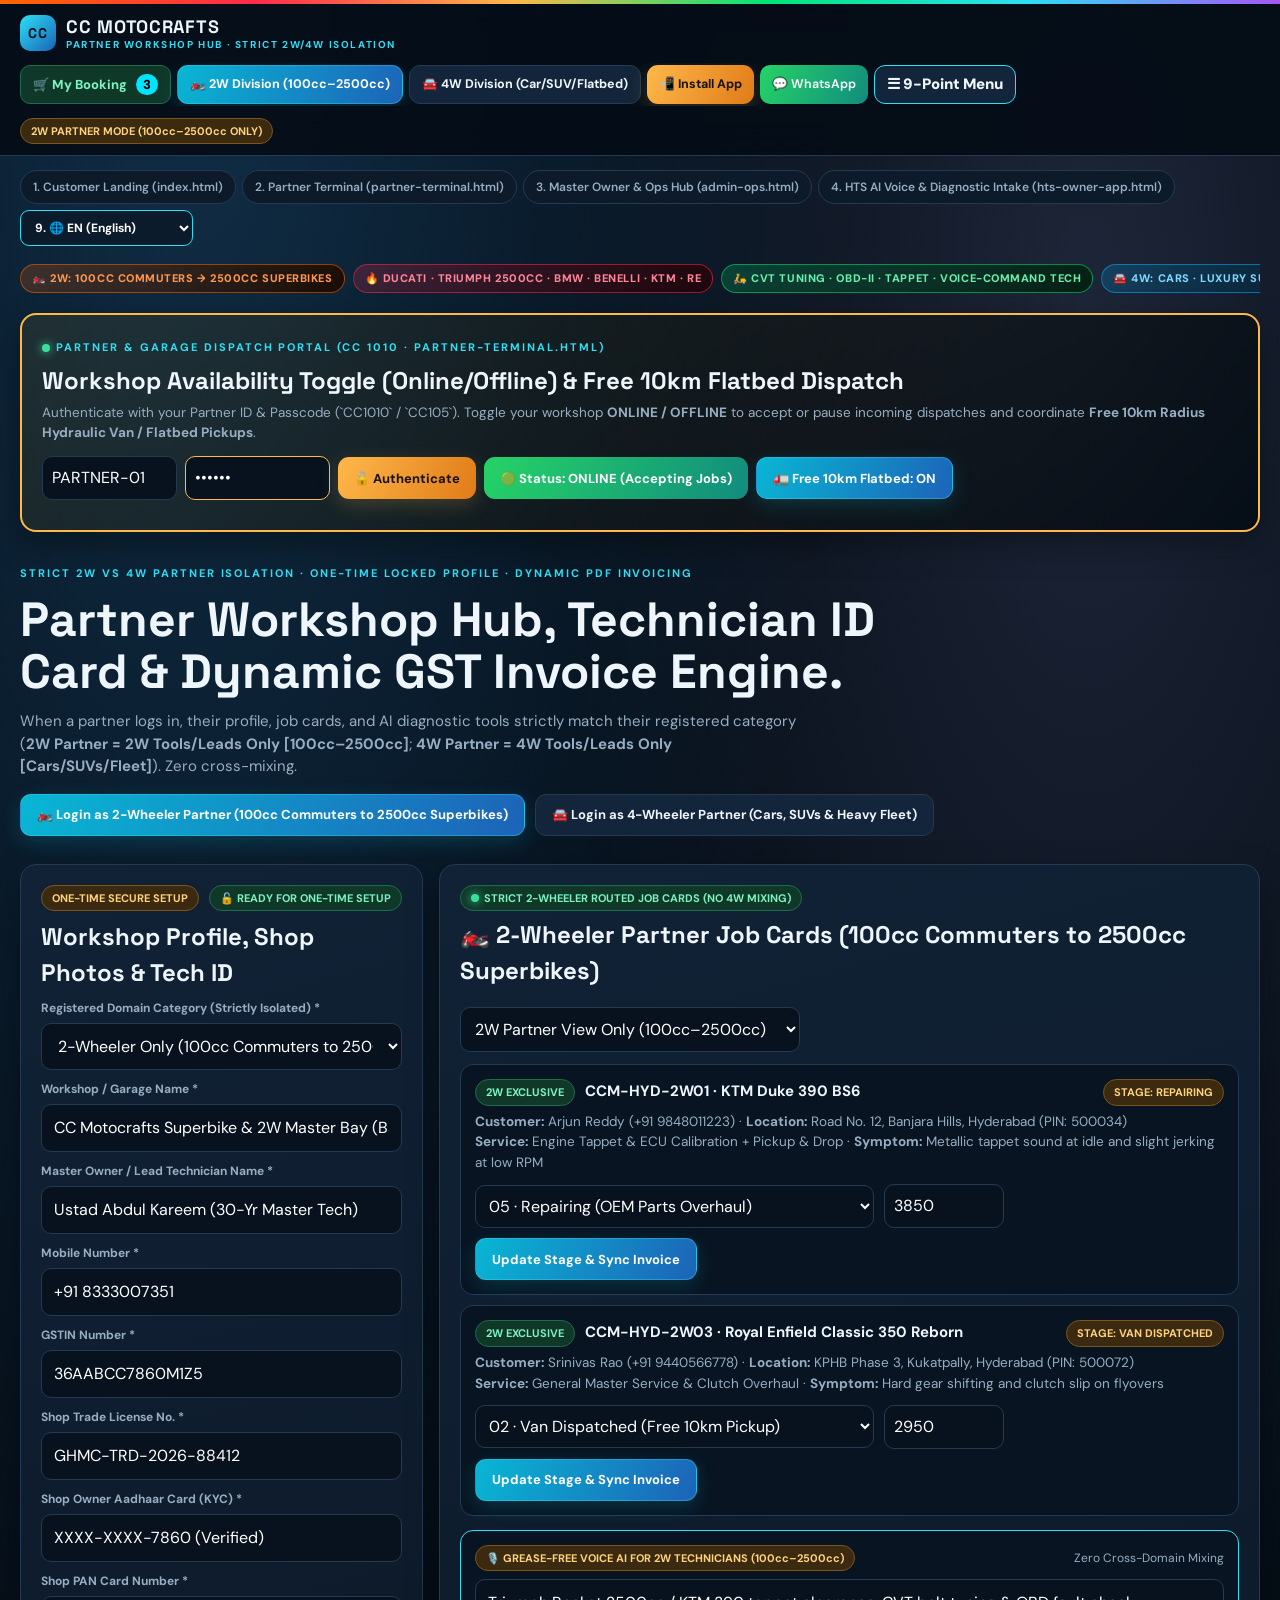
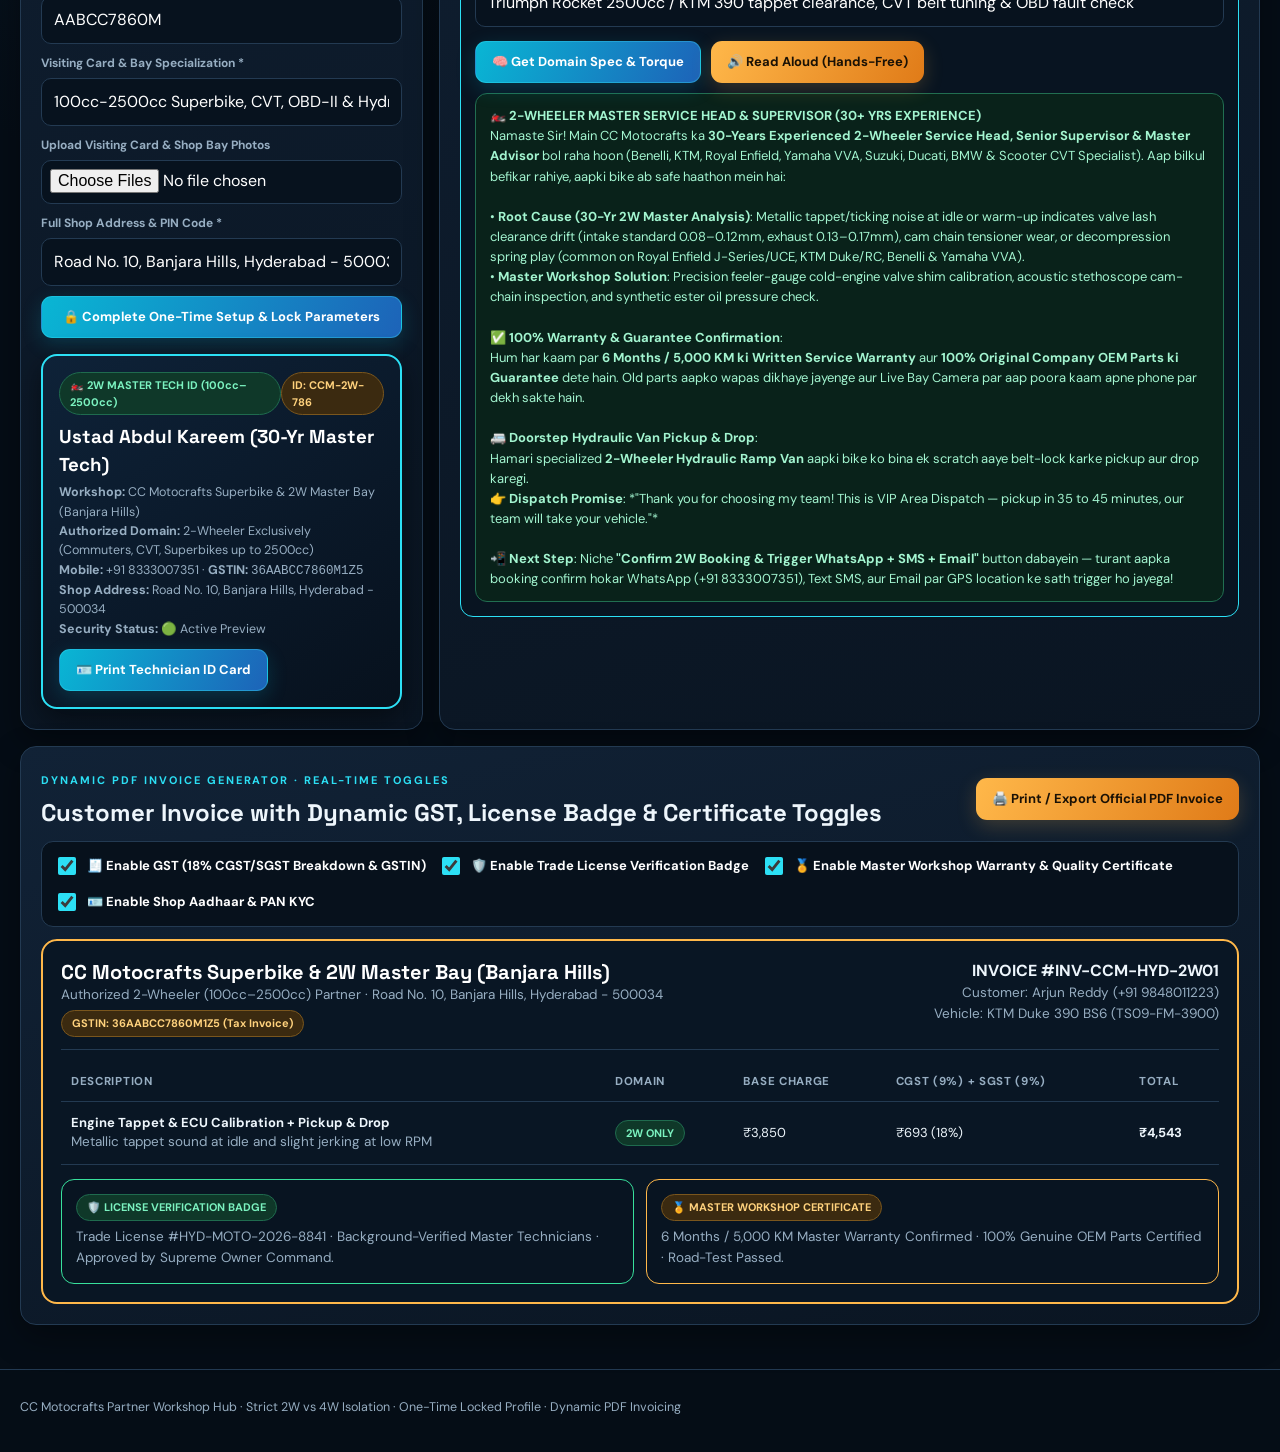
==== commit d11c5a26: "Add files via upload" ====
--- a/garage.html
+++ b/garage.html
@@ -13,7 +13,7 @@
 <header class="top">
   <div class="wrap top-inner">
     <a class="brand" href="index.html">
-      <img src="cc-logo-3d.png" onerror="this.onerror=null;this.src='icon-192.png'" alt="CC Motocrafts Logo" style="width:42px;height:42px;border-radius:50%;object-fit:cover;border:2px solid var(--cyan)">
+      <span class="brand-badge">CC</span>
       <div>CC MOTOCRAFTS<small data-i18n-tagline>PARTNER WORKSHOP HUB · STRICT 2W/4W ISOLATION</small></div>
     </a>
     <nav id="nav" class="nav"></nav>
@@ -35,25 +35,26 @@
 
 
 
-  <!-- SECURE PARTNER LOGIN GATE (CC 1010) & REMOTE KILL-SWITCH CHECK -->
-  <section class="card full" style="margin-top:12px;border:2px solid var(--gold)">
+  <!-- PARTNER SECURITY GATE, ONLINE/OFFLINE AVAILABILITY TOGGLE & FREE 10KM RADIUS FLATBED COORDINATOR -->
+  <section class="card full" style="margin-top:12px;border:2px solid var(--gold);background:linear-gradient(135deg,rgba(245,183,0,0.08) 0%,rgba(5,13,22,0.96) 100%)">
     <div style="display:flex;justify-content:space-between;align-items:center;flex-wrap:wrap;gap:12px">
       <div>
-        <span class="eyebrow">PARTNER GARAGE TERMINAL (CC 1010) · SECURE LOGIN GATE</span>
-        <h2 style="margin:4px 0">Partner ID & Garage Passcode Authentication</h2>
-        <p class="muted" style="margin:0">Enter your assigned Partner ID and Garage Passcode to unlock your isolated 2W or 4W job cards, GST billing engine, and live work bay IP camera feed. Auto-locks after 10 minutes of inactivity.</p>
+        <span class="eyebrow"><span class="live-dot"></span> PARTNER & GARAGE DISPATCH PORTAL (CC 1010 · partner-terminal.html)</span>
+        <h2 style="margin:4px 0">Workshop Availability Toggle (Online/Offline) & Free 10km Flatbed Dispatch</h2>
+        <p class="muted" style="margin:0">Authenticate with your Partner ID & Passcode (`CC1010` / `CC105`). Toggle your workshop <strong>ONLINE / OFFLINE</strong> to accept or pause incoming dispatches and coordinate <strong>Free 10km Radius Hydraulic Van / Flatbed Pickups</strong>.</p>
       </div>
       <div style="display:flex;gap:8px;align-items:center;flex-wrap:wrap">
-        <input id="partner-id-input" placeholder="Partner ID (e.g. PARTNER-01)" value="PARTNER-01" style="background:#07121e;color:#fff;border:1px solid var(--line);border-radius:10px;padding:10px;width:165px">
-        <input id="partner-passcode" type="password" value="" placeholder="Garage Passcode" style="background:#07121e;color:#fff;border:1px solid var(--gold);border-radius:10px;padding:10px;width:175px">
-        <button type="button" class="gold" id="btn-partner-unlock">🔓 Unlock Partner App</button>
-        <button type="button" class="danger" id="btn-partner-lock" style="display:none">🔒 Lock Terminal</button>
-      </div>
-    </div>
-    <div id="partner-lock-banner" style="margin-top:10px"></div>
+        <input id="partner-id-input" value="PARTNER-01" placeholder="Partner ID" style="background:#07121e;color:#fff;border:1px solid var(--line);border-radius:10px;padding:9px;width:135px">
+        <input id="partner-passcode" type="password" value="CC1010" placeholder="Garage Passcode" style="background:#07121e;color:#fff;border:1px solid var(--gold);border-radius:10px;padding:9px;width:145px">
+        <button type="button" class="gold" id="btn-partner-unlock">🔓 Authenticate</button>
+        <button type="button" class="green" id="btn-toggle-availability" onclick="window.togglePartnerAvailability()">🟢 Status: ONLINE (Accepting Jobs)</button>
+        <button type="button" class="primary" id="btn-toggle-10km" onclick="window.toggleFree10kmPickup()">🚛 Free 10km Flatbed: ON</button>
+      </div>
+    </div>
+    <div id="partner-access-banner" style="margin-top:10px"></div>
   </section>
 
-  <div id="partner-protected-workspace" style="opacity:0.25;pointer-events:none;filter:blur(3px);transition:all 0.25s ease">
+  <div id="partner-protected-workspace">
 
   <section class="hero" style="padding-bottom:10px">
     <div class="eyebrow">STRICT 2W vs 4W PARTNER ISOLATION · ONE-TIME LOCKED PROFILE · DYNAMIC PDF INVOICING</div>
@@ -93,22 +94,10 @@
           <label>Mobile Number *</label>
           <input id="p-phone" required value="+91 8333007351">
         </div>
-        <div class="field">
-          <label>GSTIN Number *</label>
-          <input id="p-gst" required value="36AABCC7860M1Z5">
-        </div>
-        <div class="field">
-          <label>Shop Trade License Number (GHMC / Labour Dept) *</label>
-          <input id="p-lic" required value="GHMC-TRD-2026-88412">
-        </div>
-        <div class="field">
-          <label>Shop Owner Aadhaar Card Number (KYC Verified) *</label>
-          <input id="p-aadhaar" required value="XXXX-XXXX-7860 (UIDAI Verified)">
-        </div>
-        <div class="field">
-          <label>Shop / Business PAN Card Number *</label>
-          <input id="p-pan" required value="AABCC7860M">
-        </div>
+        <div class="field"><label>GSTIN Number *</label><input id="p-gst" required value="36AABCC7860M1Z5"></div>
+        <div class="field"><label>Shop Trade License No. *</label><input id="p-lic" required value="GHMC-TRD-2026-88412"></div>
+        <div class="field"><label>Shop Owner Aadhaar Card (KYC) *</label><input id="p-aadhaar" required value="XXXX-XXXX-7860 (Verified)"></div>
+        <div class="field"><label>Shop PAN Card Number *</label><input id="p-pan" required value="AABCC7860M"></div>
         <div class="field">
           <label>Visiting Card & Bay Specialization *</label>
           <input id="p-card" required value="100cc-2500cc Superbike, CVT, OBD-II & Hydraulic Ramp">
@@ -136,14 +125,10 @@
           <span class="pill green" id="routed-domain-badge"><span class="live-dot"></span> STRICT 2-WHEELER ROUTED JOB CARDS</span>
           <h2 id="routed-jobs-heading" style="margin-top:6px">2-Wheeler Partner Job Cards & Hands-Free Voice AI</h2>
         </div>
-        <div style="display:flex;gap:8px;flex-wrap:wrap">
-          <input id="partner-pincode-filter" placeholder="📍 Filter by Area PIN (e.g. 500034 / All)" value="" style="background:#07121e;color:#fff;border:1px solid var(--gold);border-radius:10px;padding:9px;width:210px" oninput="renderPartnerJobs()">
-          <select id="active-partner-filter" style="background:#07121e;color:#fff;border:1px solid var(--line);border-radius:10px;padding:10px">
-            <option value="2w">🏍️ 2W Partner View (100cc–2500cc)</option>
-            <option value="4w">🚘 4W Partner View (Cars/SUVs/Fleet)</option>
-            <option value="all">🌐 All Active Verticals (2W/4W/New Verticals)</option>
-          </select>
-        </div>
+        <select id="active-partner-filter" style="background:#07121e;color:#fff;border:1px solid var(--line);border-radius:10px;padding:10px">
+          <option value="2w">2W Partner View Only (100cc–2500cc)</option>
+          <option value="4w">4W Partner View Only (Cars/SUVs/Fleet)</option>
+        </select>
       </div>
       <div id="partner-jobs-list" class="list"></div>
 
@@ -161,39 +146,6 @@
           <button type="button" class="gold" id="btn-partner-ai-speak">🔊 Read Aloud (Hands-Free)</button>
         </div>
         <div id="partner-ai-out" class="notice good" style="margin-top:10px"></div>
-      </div>
-    </section>
-
-    
-    <!-- Live Bay Camera Integration (Compatible IP / RTSP / WebRTC Streams) -->
-    <section class="card full" id="partner-camera-section">
-      <div style="display:flex;justify-content:space-between;align-items:center;flex-wrap:wrap;gap:10px;margin-bottom:10px">
-        <div>
-          <span class="eyebrow"><span class="live-dot"></span> LIVE BAY CAMERA INTEGRATION · CUSTOMER TELEMETRY STREAM</span>
-          <h2 style="margin:4px 0 0">📹 Connect Workshop Security Camera (IP / RTSP / HTTP Stream)</h2>
-        </div>
-        <span class="pill green" id="cam-stream-badge">STREAM ACTIVE TO CUSTOMER APP</span>
-      </div>
-      <div class="form-grid" style="align-items:end">
-        <div class="field">
-          <label>Select Bay Camera Brand / Protocol</label>
-          <select id="cam-brand-sel" style="background:#07121e;color:#fff;border:1px solid var(--line);border-radius:10px;padding:10px">
-            <option value="Hikvision IP Bay Cam (1080p RTSP/WebRTC)">Hikvision IP Bay Cam (1080p RTSP/WebRTC)</option>
-            <option value="CP Plus Guard+ Workshop Dome Cam">CP Plus Guard+ Workshop Dome Cam</option>
-            <option value="Dahua Industrial Bay Stream">Dahua Industrial Bay Stream</option>
-            <option value="Mobile / Tablet Live Bay Camera Feed">Mobile / Tablet Live Bay Camera Feed</option>
-          </select>
-        </div>
-        <div class="field">
-          <label>IP Camera Stream URL / Channel ID</label>
-          <div style="display:flex;gap:8px">
-            <input id="cam-stream-url" value="rtsp://bay01.ccmotocrafts.in:554/live/ch01" placeholder="rtsp:// or https:// stream URL">
-            <button type="button" class="primary" id="btn-sync-cam">📡 Link Camera to Customer App</button>
-          </div>
-        </div>
-      </div>
-      <div id="cam-sync-notice" class="notice good" style="margin-top:10px">
-        ✅ <strong>Live Bay Camera Linked:</strong> Hikvision IP Bay Cam (1080p RTSP/WebRTC) is streaming live telemetry to authorized Customer Apps.
       </div>
     </section>
 
@@ -204,30 +156,22 @@
           <span class="eyebrow">DYNAMIC PDF INVOICE GENERATOR · REAL-TIME TOGGLES</span>
           <h2 style="margin:4px 0 0">Customer Invoice with Dynamic GST, License Badge & Certificate Toggles</h2>
         </div>
-        <div style="display:flex;gap:8px;flex-wrap:wrap"><button type="button" class="gold" id="btn-print-invoice">🖨️ Print / Export Official PDF Invoice</button><button type="button" class="green" id="btn-wa-invoice">📲 Share PDF Bill + Customer Passcode on WhatsApp</button></div>
-      </div>
-
-      <div class="toggle-row" style="display:flex;flex-wrap:wrap;gap:10px;margin-bottom:14px">
+        <button type="button" class="gold" id="btn-print-invoice">🖨️ Print / Export Official PDF Invoice</button>
+      </div>
+
+      <div class="toggle-row">
         <label class="toggle-label">
           <input type="checkbox" id="tog-gst" checked>
-          <span>🧾 GST (18% CGST/SGST)</span>
+          <span>🧾 Enable GST (18% CGST/SGST Breakdown & GSTIN)</span>
         </label>
         <label class="toggle-label">
           <input type="checkbox" id="tog-license" checked>
-          <span>🛡️ Shop Trade License</span>
-        </label>
-        <label class="toggle-label">
-          <input type="checkbox" id="tog-aadhaar" checked>
-          <span>🪪 Shop Aadhaar KYC</span>
-        </label>
-        <label class="toggle-label">
-          <input type="checkbox" id="tog-pan" checked>
-          <span>💳 Shop PAN Card</span>
+          <span>🛡️ Enable Trade License Verification Badge</span>
         </label>
         <label class="toggle-label">
           <input type="checkbox" id="tog-cert" checked>
-          <span>🏅 Mastery & Warranty Certificate</span>
-        </label>
+          <span>🏅 Enable Master Workshop Warranty & Quality Certificate</span></label>
+        <label class="toggle-label"><input type="checkbox" id="tog-aadhaar" checked><span>🪪 Enable Shop Aadhaar & PAN KYC</span></label>
       </div>
 
       <div class="invoice-preview" id="invoice-preview-box"></div>
@@ -244,44 +188,61 @@
 <script>
 let partnerMode = '2w';
 
-function evaluatePartnerGate() {
+let partnerOnline = true;
+let free10kmActive = true;
+
+window.togglePartnerAvailability = function() {
+  partnerOnline = !partnerOnline;
+  const st = loadState();
+  const p = (st.partners || [])[0];
+  if (p) p.availability_status = partnerOnline ? 'ONLINE' : 'OFFLINE';
+  window.logDualGmailTelemetry(st, 'GARAGE_PARTNER', 'AVAILABILITY_TOGGLE', p ? p.garage_name : 'PARTNER-01', 'Partner toggled availability to ' + (partnerOnline ? 'ONLINE' : 'OFFLINE'));
+  saveState(st);
+  evaluatePartnerPortalAccess();
+};
+
+window.toggleFree10kmPickup = function() {
+  free10kmActive = !free10kmActive;
+  const btn = document.getElementById('btn-toggle-10km');
+  if (btn) {
+    btn.className = free10kmActive ? 'primary' : 'btn';
+    btn.textContent = free10kmActive ? '🚛 Free 10km Flatbed: ON' : '⏸️ Free 10km Flatbed: PAUSED';
+  }
+};
+
+function evaluatePartnerPortalAccess() {
   const st = loadState();
   const ws = document.getElementById('partner-protected-workspace');
-  const banner = document.getElementById('partner-lock-banner');
-  const lockBtn = document.getElementById('btn-partner-lock');
+  const banner = document.getElementById('partner-access-banner');
+  const avBtn = document.getElementById('btn-toggle-availability');
+  if (avBtn) {
+    avBtn.className = partnerOnline ? 'green' : 'danger';
+    avBtn.textContent = partnerOnline ? '🟢 Status: ONLINE (Accepting Jobs)' : '🔴 Status: OFFLINE (Dispatches Paused)';
+  }
   if (!ws || !banner) return;
 
-  const pid = (document.getElementById('partner-id-input') ? document.getElementById('partner-id-input').value : 'PARTNER-01').trim();
-  const activePartnerObj = (st.partners || []).find(p => String(p.id) === pid.replace(/[^0-9]/g, '') || p.garage_name.toLowerCase().includes(pid.toLowerCase())) || (st.partners || [])[0];
-  if (st.garageTerminalStatus === 'disabled' || st.garageTerminalStatus === 'blocked' || (activePartnerObj && (activePartnerObj.status === 'temp_blocked' || activePartnerObj.status === 'perm_blocked' || activePartnerObj.lockedByOwner))) {
-    ws.style.opacity = '0.15';
+  // Check if session was remotely revoked by Master Owner in active_sessions
+  if (window.isRoleSessionRevoked('GARAGE_PARTNER') || st.garageTerminalStatus === 'disabled' || st.garageTerminalStatus === 'blocked') {
+    ws.style.opacity = '0.2';
     ws.style.pointerEvents = 'none';
-    ws.style.filter = 'blur(5px)';
-    banner.innerHTML = '<div class="locked-banner"><div>🏢 <strong>COMPANY COMPLIANCE & AUDIT HOLD (CENTRAL MANAGEMENT NOTICE)</strong><br>Aapka Partner Profile / Terminal abhi Central Company Management Meeting & Compliance Verification mein hai. Is waqt Leads, AI Tools, Live Video, Job Cards aur PDF Billing temporarily paused hain. Kripya Head Office (+91 8333007351) se sampark karein.</div><span class="pill red">COMPLIANCE HOLD</span></div>';
+    ws.style.filter = 'blur(4px)';
+    banner.innerHTML = `<div class="locked-banner"><div>🚨 <strong>ACCESS REVOKED — RESTRICTED READ-ONLY MODE (TERMINATED BY MASTER OWNER)</strong><br>Your device session token (<code>CCM-FP-ANDROID13-BAY01-772E</code>) has been remotely revoked by Shaik Mujahid (Master Owner Command). All operational actions, job card updates, and invoice generation are permanently locked.</div><span class="pill red">ACCESS REVOKED</span></div>`;
     return;
   }
 
-  const inp = document.getElementById('partner-passcode');
-  const typed = inp ? inp.value.trim() : '';
-  if (verifyPartnerKey(typed)) {
-    touchSecureSession('partner');
-  }
-
-  if (!isSecureSessionValid('partner')) {
+  const pass = (document.getElementById('partner-passcode') ? document.getElementById('partner-passcode').value : '').trim();
+  if (!verifyPartnerKey(pass)) {
     ws.style.opacity = '0.25';
     ws.style.pointerEvents = 'none';
     ws.style.filter = 'blur(3px)';
-    if (lockBtn) lockBtn.style.display = 'none';
-    banner.innerHTML = '<div class="notice warn">🔒 <strong>Partner Terminal Locked (Manual Authentication Required):</strong> Enter your assigned Partner ID and Garage Passcode above to unlock your workshop dashboard. (Auto-locks after 10 minutes of inactivity).</div>';
+    banner.innerHTML = `<div class="notice warn">🔒 Enter valid Garage Passcode (<code>CC1010</code> or <code>CC105</code>) above to unlock Partner Dispatch Terminal.</div>`;
     return;
   }
 
   ws.style.opacity = '1';
   ws.style.pointerEvents = 'auto';
   ws.style.filter = 'none';
-  if (lockBtn) lockBtn.style.display = 'inline-flex';
-  const unlockedPid = document.getElementById('partner-id-input').value || 'PARTNER-01';
-  banner.innerHTML = '<div class="notice good">✅ <strong>Partner Terminal Unlocked (' + unlockedPid + ') · 10-Min Auto-Destruct Timer Active.</strong></div>';
+  banner.innerHTML = `<div class="notice good">✅ <strong>Partner Dispatch Terminal Active · Availability: ${partnerOnline ? 'ONLINE' : 'OFFLINE'} · Free 10km Radius Flatbed Van Pickup: ${free10kmActive ? 'ENABLED' : 'PAUSED'} · Dual-Gmail Telemetry Linked.</strong></div>`;
 }
 
 let profileLocked = false;
@@ -358,17 +319,15 @@
       </table>
     </div>
 
-    <div style="display:flex;flex-wrap:wrap;gap:10px;margin-top:14px">
-      ${showLic ? `<div class="item" style="flex:1;min-width:210px;border-color:var(--green)"><span class="pill green">🛡️ SHOP TRADE LICENSE</span><div class="muted" style="margin-top:6px">License: <strong>${document.getElementById('p-lic') ? document.getElementById('p-lic').value : 'GHMC-TRD-2026-88412'}</strong> · Verified Workshop.</div></div>` : ''}
-      ${(document.getElementById('tog-aadhaar') && document.getElementById('tog-aadhaar').checked) ? `<div class="item" style="flex:1;min-width:210px;border-color:var(--cyan)"><span class="pill">🪪 SHOP AADHAAR KYC</span><div class="muted" style="margin-top:6px">UIDAI KYC: <strong>${document.getElementById('p-aadhaar') ? document.getElementById('p-aadhaar').value : 'XXXX-XXXX-7860'}</strong> · Owner Verified.</div></div>` : ''}
-      ${(document.getElementById('tog-pan') && document.getElementById('tog-pan').checked) ? `<div class="item" style="flex:1;min-width:210px;border-color:var(--gold)"><span class="pill gold">💳 SHOP PAN CARD</span><div class="muted" style="margin-top:6px">Income Tax PAN: <strong>${document.getElementById('p-pan') ? document.getElementById('p-pan').value : 'AABCC7860M'}</strong> · Active Tax Entity.</div></div>` : ''}
-      ${showCert ? `<div class="item" style="flex:1;min-width:240px;border-color:var(--gold)"><span class="pill gold">🏅 MASTER WORKSHOP CERTIFICATE</span><div class="muted" style="margin-top:6px">${job.warranty} · No Spare Part Replaced Without Prior WhatsApp Video Approval.</div></div>` : ''}
+    <div style="display:flex;flex-wrap:wrap;gap:12px;margin-top:14px">
+      ${showLic ? `<div class="item" style="flex:1;min-width:240px;border-color:var(--green)"><span class="pill green">🛡️ LICENSE VERIFICATION BADGE</span><div class="muted" style="margin-top:6px">Trade License #HYD-MOTO-2026-8841 · Background-Verified Master Technicians · Approved by Supreme Owner Command.</div></div>` : ''}
+      ${showCert ? `<div class="item" style="flex:1;min-width:240px;border-color:var(--gold)"><span class="pill gold">🏅 MASTER WORKSHOP CERTIFICATE</span><div class="muted" style="margin-top:6px">${job.warranty} · 100% Genuine OEM Parts Certified · Road-Test Passed.</div></div>` : ''}
     </div>
   `;
 }
 
 function setPartnerDomainMode(dom) {
-  partnerMode = (dom === '4w' || dom === 'all') ? dom : '2w';
+  partnerMode = dom === '4w' ? '4w' : '2w';
   document.getElementById('partner-mode-2w').className = partnerMode === '2w' ? 'primary' : '';
   document.getElementById('partner-mode-4w').className = partnerMode === '4w' ? 'primary' : '';
   document.getElementById('active-partner-filter').value = partnerMode;
@@ -407,14 +366,9 @@
   const box = document.getElementById('partner-jobs-list');
   if (!box) return;
 
-  const pinFilter = (document.getElementById('partner-pincode-filter') ? document.getElementById('partner-pincode-filter').value : '').trim();
-  const jobs = st.bookings.filter(b => {
-    const matchDom = (partnerMode === 'all') ? true : (b.vehicle_type === partnerMode);
-    const matchPin = !pinFilter || String(b.pincode || '').includes(pinFilter) || String(b.address || '').toLowerCase().includes(pinFilter.toLowerCase());
-    return matchDom && matchPin;
-  });
+  const jobs = st.bookings.filter(b => b.vehicle_type === partnerMode);
   if (!jobs.length) {
-    box.innerHTML = `<div class="notice">No matching job cards for Domain [${partnerMode.toUpperCase()}] ${pinFilter ? 'and PIN/Area [' + pinFilter + ']' : ''}.</div>`;
+    box.innerHTML = `<div class="notice">No ${partnerMode.toUpperCase()} job cards currently routed to this partner bay.</div>`;
     return;
   }
 
@@ -433,15 +387,15 @@
       </div>
       <div class="actions" style="margin-top:10px">
         <select id="stage-sel-${b.id}" style="background:#07121e;color:#fff;border:1px solid var(--line);border-radius:10px;padding:9px">
-          <option value="inspection" ${b.stage === 'inspection' ? 'selected' : ''}>01 · Inspection (Intake & Photos)</option>
-          <option value="diagnosis" ${b.stage === 'diagnosis' ? 'selected' : ''}>02 · Diagnosis (OBD & Estimate)</option>
-          <option value="repair" ${b.stage === 'repair' ? 'selected' : ''}>03 · Repair (OEM Parts & Overhaul)</option>
-          <option value="quality_check" ${b.stage === 'quality_check' ? 'selected' : ''}>04 · Quality Check & Ready for Drop</option>
-          <option value="completed" ${b.stage === 'completed' ? 'selected' : ''}>✅ Delivered with Written Warranty</option>
+          <option value="Booked" ${(b.telemetry_stage||b.stage) === 'Booked' ? 'selected' : ''}>01 · Booked (Order Logged)</option>
+          <option value="Van Dispatched" ${(b.telemetry_stage||b.stage) === 'Van Dispatched' ? 'selected' : ''}>02 · Van Dispatched (Free 10km Pickup)</option>
+          <option value="Reached Workshop" ${(b.telemetry_stage||b.stage) === 'Reached Workshop' ? 'selected' : ''}>03 · Reached Workshop (Bay Intake)</option>
+          <option value="Diagnostic Video Sent" ${(b.telemetry_stage||b.stage) === 'Diagnostic Video Sent' ? 'selected' : ''}>04 · Diagnostic Video Sent (WhatsApp Approval)</option>
+          <option value="Repairing" ${(b.telemetry_stage||b.stage) === 'Repairing' ? 'selected' : ''}>05 · Repairing (OEM Parts Overhaul)</option>
+          <option value="Delivered" ${(b.telemetry_stage||b.stage) === 'Delivered' ? 'selected' : ''}>06 · Delivered (Written Warranty Active)</option>
         </select>
         <input type="number" id="est-inp-${b.id}" value="${b.estimate || 2500}" style="width:120px;background:#07121e;color:#fff;border:1px solid var(--line);border-radius:10px;padding:9px">
-        <button type="button" class="primary" data-update-job="${b.id}">💾 Update Stage & Sync Supabase</button>
-        <a class="btn green" href="https://wa.me/${String(b.phone || CCM_CONFIG.WHATSAPP_NO).replace(/[^0-9]/g, '')}?text=${encodeURIComponent('*CC MOTOCRAFTS PRIOR VIDEO & QUOTATION APPROVAL (' + b.booking_code + ')*\nNamaste ' + b.customer_name + ',\nVehicle: ' + b.brand + ' ' + b.model + '\nEstimated Quotation: Rs.' + (b.estimate || 1850) + '\nPolicy: No spare part is replaced without your prior WhatsApp Video & Quotation approval. Please reply YES to approve.')}" target="_blank" rel="noopener">📹 Send Video & Quotation for Approval</a>
+        <button type="button" class="primary" data-update-job="${b.id}">Update Stage & Sync Invoice</button>
       </div>
     </div>
   `).join('');
@@ -456,60 +410,23 @@
 }
 
 window.onCcmStateChange = () => {
-  evaluatePartnerGate();
+  evaluatePartnerPortalAccess();
   renderPartnerJobs();
   renderDynamicInvoice();
 };
 
 document.addEventListener('DOMContentLoaded', () => {
-  
-  evaluatePartnerGate();
-  document.getElementById('btn-partner-unlock').onclick = evaluatePartnerGate;
-  document.getElementById('partner-passcode').addEventListener('keydown', (e) => { if (e.key === 'Enter') evaluatePartnerGate(); });
-  document.getElementById('btn-partner-lock').onclick = () => { destroySecureSession('partner'); evaluatePartnerGate(); };
-  const syncCamBtn = document.getElementById('btn-sync-cam');
-  if (syncCamBtn) {
-    syncCamBtn.onclick = () => {
-      const brand = document.getElementById('cam-brand-sel').value;
-      const url = document.getElementById('cam-stream-url').value;
-      document.getElementById('cam-sync-notice').innerHTML = '✅ <strong>Live Bay Stream Linked & Verified:</strong> ' + brand + ' (<code>' + url + '</code>) is actively broadcasting to the Customer App.';
-    };
-  }
-
-  document.getElementById('partner-mode-2w').onclick = () => setPartnerDomainMode('2w');
+  document.getElementById('partner-mode-2w').onclick = () => evaluatePartnerPortalAccess();
+  document.getElementById('btn-partner-unlock').onclick = evaluatePartnerPortalAccess;
+  setPartnerDomainMode('2w');
   document.getElementById('partner-mode-4w').onclick = () => setPartnerDomainMode('4w');
   document.getElementById('active-partner-filter').onchange = (e) => setPartnerDomainMode(e.target.value);
 
-  ['tog-gst', 'tog-license', 'tog-aadhaar', 'tog-pan', 'tog-cert'].forEach(id => {
+  ['tog-gst', 'tog-license', 'tog-cert'].forEach(id => {
     document.getElementById(id).onchange = renderDynamicInvoice;
   });
 
   document.getElementById('btn-print-invoice').onclick = () => window.print();
-
-  const waInvBtn = document.getElementById('btn-wa-invoice');
-  if (waInvBtn) {
-    waInvBtn.onclick = () => {
-      const st = loadState();
-      const jobs = st.bookings.filter(b => partnerMode === 'all' ? true : b.vehicle_type === partnerMode);
-      const job = jobs[0] || st.bookings[0];
-      if (!job) return;
-      const base = Number(job.estimate) || 2500;
-      const gstOn = document.getElementById('tog-gst').checked;
-      const total = gstOn ? Math.round(base * 1.18) : base;
-      const msg = [
-        `*CC MOTOCRAFTS OFFICIAL TAX INVOICE & LIVE PASSCODE (${job.booking_code})*`,
-        `• Customer: ${job.customer_name} (${job.phone})`,
-        `• Vehicle: ${job.brand} ${job.model} (${job.registration_no})`,
-        `• Workshop: ${document.getElementById('p-garage').value}`,
-        `• Base Amount: ₹${base} | ${gstOn ? '18% GST Included | ' : ''}Grand Total: *₹${total}*`,
-        `• Live Bay & Job Card Passcode: *${job.tracking_passcode}*`,
-        `• Warranty: ${job.warranty}`,
-        `• Policy: No spare part replaced without prior WhatsApp Video & Quotation approval.`
-      ].join('\n');
-      window.open('https://wa.me/' + String(job.phone || CCM_CONFIG.WHATSAPP_NO).replace(/[^0-9]/g, '') + '?text=' + encodeURIComponent(msg), '_blank');
-    };
-  }
-
   document.getElementById('btn-partner-ai-run').onclick = runPartnerAiTool;
   document.getElementById('btn-partner-ai-speak').onclick = () => speakRepairGuidance(document.getElementById('partner-ai-out').innerText);
 
@@ -521,7 +438,9 @@
     const job = st.bookings.find(x => Number(x.id) === id);
     if (job) {
       job.stage = document.getElementById('stage-sel-' + id).value;
+      job.telemetry_stage = job.stage;
       job.status = job.stage;
+      window.logDualGmailTelemetry(st, 'GARAGE_PARTNER', 'STAGE_UPDATE', job.booking_code, `Updated stage to ${job.stage} (Estimate: Rs.${job.estimate})`);
       job.estimate = Number(document.getElementById('est-inp-' + id).value) || job.estimate;
       saveState(st);
       renderPartnerJobs();
